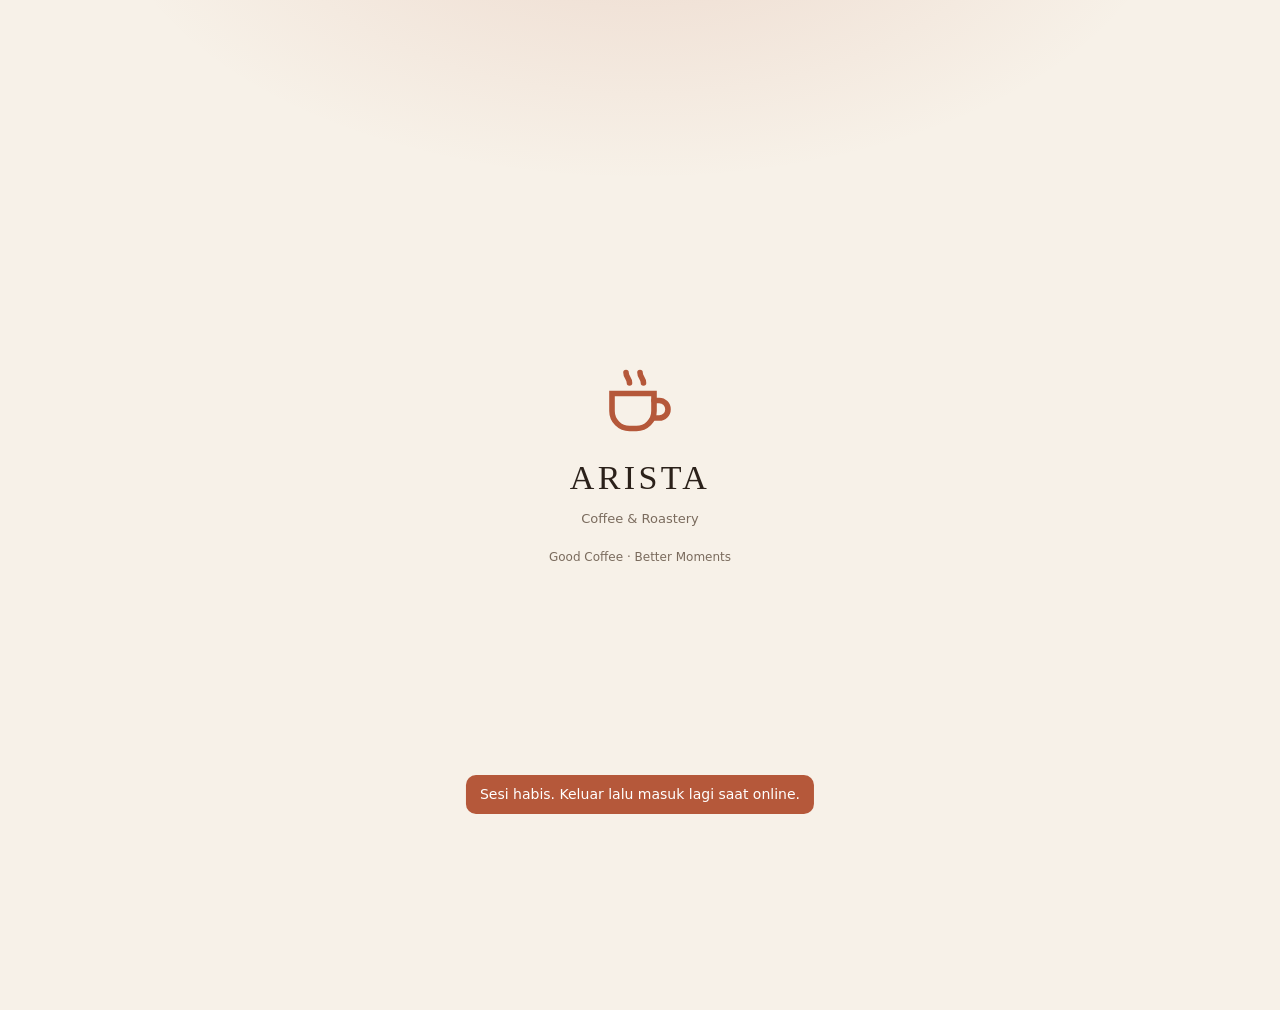
==== index.html @ 7558e126 "Add files via upload" ====
<!doctype html>
<html lang="id"><head><meta charset="utf-8">
<meta name="viewport" content="width=device-width,initial-scale=1,viewport-fit=cover">
<meta name="theme-color" content="#f7f1e8">
<link rel="manifest" href="./manifest.json">
<link rel="icon" href="./icon/icon-192.png">
<title>ARISTA POS - prototipe</title>
<style>
:root{--bg:#f7f1e8;--panel:#ffffff;--line:#e6dccd;--gold:#b5583a;--cream:#2b211a;--muted:#7a6b5d;--warn:#8a3b25}
*{box-sizing:border-box}
body{margin:0;background:var(--bg);color:var(--cream);font:0.9375rem/1.5 Inter,system-ui,-apple-system,sans-serif}
h1,h2,h3{font-family:"Libre Baskerville",Georgia,serif;font-weight:400;margin:0}
#app{max-width:430px;margin:0 auto;min-height:100vh;padding:14px 16px 96px}
.card{background:var(--panel);border:1px solid var(--line);border-radius:14px;padding:14px}
.btn{display:block;width:100%;background:var(--gold);color:#ffffff;border:0;border-radius:12px;padding:12px 16px;font-weight:600;font-size:0.9375rem;font-family:inherit;cursor:pointer}
.btn.ghost{background:transparent;color:var(--gold);border:1px solid var(--gold)}
.btn.sm{display:inline-block;width:auto;padding:6px 12px;font-size:0.8125rem}
input{width:100%;background:var(--panel);color:var(--cream);border:1px solid var(--line);border-radius:10px;padding:11px 12px;font:inherit}
.row{display:flex;justify-content:space-between;align-items:center;gap:8px}
.muted{color:var(--muted);font-size:0.8125rem}
.grid{display:grid;grid-template-columns:1fr 1fr;gap:10px}
.tabs{display:flex;gap:6px;overflow-x:auto;flex-wrap:wrap}
.tab{padding:7px 12px;border-radius:999px;border:1px solid var(--line);background:transparent;color:var(--muted);font:inherit;font-size:0.8125rem;white-space:nowrap;cursor:pointer}
.tab.on{background:var(--gold);color:#ffffff;border-color:var(--gold)}
#status{position:sticky;top:0;z-index:5;margin:-14px -16px 12px;padding:8px 16px;font-size:0.8125rem;background:#efe6d8;border-bottom:1px solid var(--line)}
#status.off{color:var(--warn)}
nav{position:fixed;bottom:0;left:50%;transform:translateX(-50%);width:100%;max-width:430px;background:#ffffff;border-top:1px solid var(--line);display:flex;padding:6px 0 calc(6px + env(safe-area-inset-bottom))}
nav button{flex:1;background:none;border:0;color:var(--muted);font:inherit;font-size:0.75rem;padding:6px 0;cursor:pointer}
nav button.on{color:var(--gold)}
.receipt{background:#2b211a;color:#f7f1e8;border-radius:6px;padding:14px;font:0.8125rem/1.6 ui-monospace,Menlo,monospace}
.hidden{display:none!important}
#toast{position:fixed;bottom:86px;left:50%;transform:translateX(-50%);background:var(--gold);color:#ffffff;padding:9px 14px;border-radius:10px;font-size:0.875rem;opacity:0;transition:opacity .2s;pointer-events:none;max-width:90%;text-align:center}
#toast.show{opacity:1}
@media print{body *{visibility:hidden}.receipt,.receipt *{visibility:visible}.receipt{position:absolute;left:0;top:0;width:80mm}}

body{background:radial-gradient(900px 500px at 50% -120px,rgba(181,88,58,.16),transparent 60%),#f7f1e8}
.card{background:linear-gradient(180deg,#ffffff,#ffffff);border:1px solid rgba(181,88,58,.16);border-radius:18px;box-shadow:0 8px 24px rgba(90,60,30,.12)}
.btn{border-radius:14px;box-shadow:0 6px 18px rgba(181,88,58,.18)}
.btn.ghost{box-shadow:none}
.tab{border-radius:999px;padding:8px 14px}
.pill{display:inline-block;font-size:0.75rem;padding:3px 10px;border-radius:999px;background:rgba(181,88,58,.14);color:var(--gold)}
.avatar{width:46px;height:46px;border-radius:50%;background:linear-gradient(135deg,#b5583a,#9a4a2e);color:#ffffff;display:flex;align-items:center;justify-content:center;font-family:Georgia,serif;font-size:1.125rem}
.field{display:flex;align-items:center;gap:8px;background:#ffffff;border:1px solid var(--line);border-radius:14px;padding:0 12px;margin-top:12px}
.field input{border:0;background:transparent;padding:13px 0;flex:1;outline:none}
.field svg{width:18px;height:18px;flex:none;color:var(--muted)}
.eye{background:none;border:0;color:var(--muted);padding:6px;cursor:pointer}
.eye svg{width:18px;height:18px}
.auth-logo{padding-top:44px;text-align:center}
.auth-logo h1{font-size:2rem;letter-spacing:.08em}
.auth-logo .cup{width:64px;height:64px;margin:0 auto 10px;color:var(--gold)}
.center{text-align:center}
.link{color:var(--gold);background:none;border:0;font:inherit;font-size:0.875rem;cursor:pointer;margin-top:14px}
.err{min-height:18px;margin-top:8px;color:var(--warn)}
.splash{min-height:100vh;display:flex;flex-direction:column;align-items:center;justify-content:center;text-align:center;gap:6px}
.splash .cup{width:84px;height:84px;color:var(--gold)}
.splash h1{font-size:2.125rem;letter-spacing:.1em}
nav{background:rgba(255,255,255,.96);backdrop-filter:blur(8px);border-top:1px solid rgba(181,88,58,.14);border-radius:18px 18px 0 0;padding:8px 6px calc(8px + env(safe-area-inset-bottom))}
nav button{display:flex;flex-direction:column;align-items:center;gap:3px;font-size:0.6875rem}
nav button svg{width:22px;height:22px}
nav button.on svg{filter:drop-shadow(0 0 6px rgba(181,88,58,.45))}
.cartbar-wrap{position:fixed;left:0;right:0;bottom:calc(74px + env(safe-area-inset-bottom));display:flex;justify-content:center;pointer-events:none;z-index:5}
.cartbar{pointer-events:auto;width:calc(100% - 32px);max-width:398px;background:var(--gold);color:#ffffff;border:0;border-radius:14px;padding:13px 16px;font-weight:600;font-size:0.9375rem;font-family:inherit;display:flex;justify-content:space-between;align-items:center;box-shadow:0 8px 22px rgba(181,88,58,.3);cursor:pointer}
.badge{display:inline-block;min-width:24px;padding:0 8px;border-radius:999px;background:var(--gold);color:#ffffff;font-size:0.8125rem;font-weight:700;line-height:24px;text-align:center}

.modal-bg{position:fixed;inset:0;background:rgba(43,33,26,.6);backdrop-filter:blur(4px);display:flex;align-items:center;justify-content:center;padding:24px;z-index:50;opacity:0;transition:opacity .16s}
.modal-bg.buka{opacity:1}
.modal{width:100%;max-width:340px;background:linear-gradient(180deg,#ffffff,#ffffff);border:1px solid rgba(181,88,58,.22);border-radius:22px;padding:22px 20px 18px;box-shadow:0 24px 60px rgba(90,60,30,.22);transform:translateY(12px) scale(.98);transition:transform .18s}
.modal-bg.buka .modal{transform:none}
.modal-ikon{width:44px;height:44px;border-radius:50%;background:rgba(181,88,58,.14);color:var(--gold);display:flex;align-items:center;justify-content:center;font-size:1.375rem;font-weight:700;margin-bottom:12px}
.modal-ikon.bahaya{background:rgba(138,59,37,.16);color:var(--warn)}
.modal h3{font-size:1.1875rem;margin-bottom:6px}
.modal p{color:var(--muted);font-size:0.875rem;margin:0 0 18px;line-height:1.5}
.modal-aksi{display:grid;grid-template-columns:1fr 1fr;gap:10px}
.modal-aksi .btn{box-shadow:none}
.btn.bahaya{background:var(--warn);color:#ffffff}

.modal-bg.sheetbg{align-items:flex-end;padding:0}
.sheet2{width:100%;max-width:430px;margin:0 auto;background:linear-gradient(180deg,#ffffff,#ffffff);border-radius:24px 24px 0 0;padding:10px 20px calc(18px + env(safe-area-inset-bottom));border-top:1px solid rgba(181,88,58,.2);transform:translateY(100%);transition:transform .25s cubic-bezier(.2,.8,.2,1)}
.modal-bg.buka .sheet2{transform:none}
.handle2{width:42px;height:5px;border-radius:9px;background:var(--line);margin:0 auto 14px}
.sheet2 h3{font-size:1.1875rem;margin-bottom:6px}
.sheet2 p{color:var(--muted);font-size:0.875rem;margin:0 0 6px;line-height:1.5}
.geser{position:relative;height:56px;border-radius:999px;background:#ffffff;border:1px solid rgba(138,59,37,.35);overflow:hidden;user-select:none;touch-action:none;margin-top:16px}
.geser-teks{position:absolute;inset:0;display:flex;align-items:center;justify-content:center;color:var(--muted);font-size:0.875rem;pointer-events:none;padding-left:40px}
.geser-isi{position:absolute;left:0;top:0;bottom:0;width:0;background:rgba(138,59,37,.18)}
.geser-kenop{position:absolute;left:4px;top:4px;width:48px;height:48px;border-radius:50%;background:var(--warn);color:#ffffff;display:flex;align-items:center;justify-content:center;cursor:grab;box-shadow:0 4px 12px rgba(90,60,30,.16)}
.geser-kenop svg{color:#ffffff}
.geser.ok{border-color:var(--gold)}
.geser.ok .geser-isi{background:rgba(181,88,58,.2)}
.geser.ok .geser-teks{color:var(--gold)}
.undo-toast{position:fixed;left:50%;bottom:86px;transform:translate(-50%,160%);width:calc(100% - 32px);max-width:398px;background:#ffffff;border:1px solid rgba(181,88,58,.22);border-radius:16px;padding:14px 16px;display:flex;align-items:center;justify-content:space-between;gap:12px;box-shadow:0 14px 34px rgba(90,60,30,.22);transition:transform .25s cubic-bezier(.2,.8,.2,1);z-index:60;overflow:hidden}
.undo-toast.buka{transform:translate(-50%,0)}
.undo-toast span{font-size:0.875rem}
.undo-toast button{background:none;border:0;color:var(--gold);font-weight:600;font-family:inherit;font-size:0.875rem;cursor:pointer;padding:6px 4px}
.undo-toast .bar{position:absolute;left:0;bottom:0;height:3px;background:var(--gold);width:100%}
.undo-toast.jalan .bar{animation:habis5 5s linear forwards}
@keyframes habis5{from{width:100%}to{width:0}}
.batal-chip{color:var(--warn)}
.seg{display:flex;background:#efe6d8;border-radius:16px;padding:4px;gap:4px;margin:10px 0}
.seg button{flex:1 1 0;min-width:0;border:0;background:transparent;border-radius:12px;padding:10px 4px;font:inherit;font-size:.875rem;font-weight:600;color:var(--muted);cursor:pointer;white-space:nowrap;overflow:hidden;text-overflow:ellipsis}
.seg button.on{background:#ffffff;color:var(--gold);box-shadow:0 2px 8px rgba(90,60,30,.14)}
.chips{display:flex;gap:8px;overflow-x:auto;margin:10px -16px;padding:4px 16px 8px;scrollbar-width:none;-webkit-overflow-scrolling:touch}
.chips::-webkit-scrollbar{display:none}
.chip{flex:0 0 auto;border:1px solid #d9cdbb;background:#ffffff;color:var(--muted);border-radius:999px;padding:9px 16px;font:inherit;font-size:.875rem;font-weight:600;cursor:pointer;white-space:nowrap}
.chip.on{background:var(--gold);border-color:var(--gold);color:#ffffff}
.chip-n{display:inline-block;margin-left:4px;padding:0 6px;border-radius:999px;background:rgba(122,107,93,.14);font-size:.75rem;line-height:1.5;font-weight:700}
.chip.on .chip-n{background:rgba(255,255,255,.25)}
.menu-grid{gap:8px}
.menu-kartu{padding:12px 12px 10px}
.menu-nama{display:block;font-size:.9375rem;line-height:1.25}
.menu-harga{font-size:.8125rem;margin-top:2px}
.menu-tambah{margin-top:6px;padding:7px 10px;font-size:.8125rem}
</style></head>
<body>
<div id="app"></div>
<nav id="nav" class="hidden"></nav>
<div id="toast"></div>
<script src="./config.js"></script>
<script>
const KEY="arista_pos_v1";
const SUPABASE_URL=((window.ARISTA_CONFIG||{}).url||"").trim().replace(/\/rest\/v1\/?$/,"").replace(/\/$/,""),SUPABASE_ANON_KEY=((window.ARISTA_CONFIG||{}).anonKey||"").trim();
const newId=()=>crypto.randomUUID?crypto.randomUUID():"xxxxxxxx-xxxx-4xxx-yxxx-xxxxxxxxxxxx".replace(/[xy]/g,c=>{const r=Math.random()*16|0;return (c==="x"?r:(r&3|8)).toString(16)});
const $=id=>document.getElementById(id);
const rp=n=>"Rp "+Math.round(Number(n)||0).toLocaleString("id-ID");
const today=()=>new Date().toLocaleDateString("sv-SE");
function seed(){return{session:null,products:[
{id:"p1",name:"Espresso",cat:"Kopi",price:18000,cost:null,stock:50},
{id:"p2",name:"Americano",cat:"Kopi",price:20000,cost:null,stock:50},
{id:"p3",name:"Latte",cat:"Kopi",price:25000,cost:null,stock:50},
{id:"p4",name:"Cappuccino",cat:"Kopi",price:25000,cost:null,stock:50},
{id:"p5",name:"Caramel Latte",cat:"Kopi",price:28000,cost:null,stock:50},
{id:"p6",name:"Matcha Latte",cat:"Non Kopi",price:26000,cost:null,stock:50}],
sales:[],outbox:[],menuDirty:[],menuPull:"",menuSeeded:false,pesanan:[],shift:null,shiftRiwayat:[]}}
function load(){
  let raw=null;try{raw=localStorage.getItem(KEY)}catch(e){}
  if(raw===null)return seed();
  try{const r=JSON.parse(raw);if(r&&Array.isArray(r.products)&&Array.isArray(r.sales)&&Array.isArray(r.outbox))return Object.assign(seed(),r)}catch(e){}
  try{localStorage.setItem(KEY+"_rusak_"+Date.now(),raw)}catch(e){}
  return seed();
}
function save(){try{localStorage.setItem(KEY,JSON.stringify(S))}catch(e){toast("Penyimpanan penuh. Ekspor backup sebelum melanjutkan.")}}
let S=load(),V=S.session?"beranda":"login",CAT="Semua",CART=[],PAY="Tunai",RANGE="Harian",LAST=null;
const OLD_KEY="arista_coffee_v1",MIG_KEY="arista_pos_migrasi_v1",BACKUP_KEY="arista_pos_backup_terakhir_v1";
function catFromOld(c){c=String(c||"");if(/non|tea|teh|matcha|choc|coklat|cokelat/i.test(c))return"Non Kopi";if(/makan|food|snack/i.test(c))return"Makanan";return"Kopi"}
function hhmm(v){const d=new Date(v);return isNaN(d)?"":d.toLocaleTimeString("id-ID",{hour:"2-digit",minute:"2-digit"})}
function convertOld(o){
  const products=(o.products||[]).map(p=>({id:String(p.id||newId()),name:String(p.name||"Tanpa nama"),cat:catFromOld(p.category),price:Number(p.price)||0,cost:p.cost==null||p.cost===""?null:Number(p.cost),stock:99}));
  const sales=(o.sales||[]).map(s=>({id:String(s.id||newId()),date:s.date||String(s.createdAt||s.time||"").slice(0,10),time:hhmm(s.createdAt||s.time),items:(s.items||[]).map(x=>({id:String(x.id||""),name:String(x.name||""),price:Number(x.price)||0,cost:x.cost==null?null:Number(x.cost),qty:Number(x.qty)||1})),total:Number(s.total)||0,method:s.method||"Tunai",paid:Number(s.paid)||0,change:Number(s.change)||0,cashier:"Migrasi (versi lama)"}));
  return{products,sales};
}
function isNewBackup(o){return Array.isArray(o.products)&&o.products.every(p=>"cat" in p)}
function migrasiLama(){
  if(S.sales.length||localStorage.getItem(MIG_KEY))return false;
  let raw=null;try{raw=localStorage.getItem(OLD_KEY)}catch(e){return false}
  if(!raw)return false;
  try{const o=JSON.parse(raw);if(!Array.isArray(o.products)||!Array.isArray(o.sales))return false;const c=convertOld(o);if(c.products.length)S.products=c.products;S.sales=c.sales;localStorage.setItem(MIG_KEY,new Date().toISOString());save();return true}catch(e){return false}
}
async function unduhLaporanRapi(){
  const e2=v=>esc(v==null?"":String(v));
  const rp2=v=>"Rp "+Math.round(Number(v)||0).toLocaleString("id-ID");
  const aktif=S.sales.filter(x=>!x.batal);
  const total=aktif.reduce((n,x)=>n+(Number(x.total)||0),0);
  const qris=aktif.filter(x=>x.method==="QRIS").reduce((n,x)=>n+(Number(x.total)||0),0);
  const piutang=aktif.filter(x=>x.method==="Piutang").reduce((n,x)=>n+(Number(x.total)||0),0);
  let belanja=0,catatanBelanja="";
  try{
    const tok=await tokenBaru();if(!tok)throw new Error("sesi");
    const r=await fetch(SUPABASE_URL+"/rest/v1/expenses?select=total&limit=10000",{headers:{apikey:SUPABASE_ANON_KEY,Authorization:"Bearer "+tok}});
    if(!r.ok)throw new Error("HTTP "+r.status);
    belanja=(await r.json()).reduce((n,x)=>n+(Number(x.total)||0),0);
  }catch(err){catatanBelanja="Belanja tidak bisa diambil karena tidak ada koneksi. Unduh lagi saat online agar total bersih lengkap."}
  const bersih=total-qris-belanja;
  const trRows=[...S.sales].sort((a,b)=>(b.ts||0)-(a.ts||0)).map(x=>`<tr class="${x.batal?"batal":""}"><td>${e2(x.date)}</td><td>${e2(x.time)}</td><td>${e2(x.customer||"Umum")}</td><td>${e2(x.cashier)}</td><td>${e2(x.method)}</td><td class="r">${rp2(x.total)}</td><td>${x.batal?"Dibatalkan":"Aktif"}</td></tr>`).join("");
  const html=`<!doctype html><html lang="id"><head><meta charset="utf-8"><meta name="viewport" content="width=device-width,initial-scale=1"><title>Laporan ARISTA ${today()}</title><style>body{font-family:Arial,Helvetica,sans-serif;color:#2b211a;margin:16px;font-size:14px}h1{font-size:20px;margin:0}h2{font-size:16px;margin:22px 0 8px;border-bottom:2px solid #b5583a;padding-bottom:4px}.info{color:#7a6b5d;margin-top:4px}table{width:100%;border-collapse:collapse;font-size:13px}th{background:#f3e2d8;text-align:left;padding:7px 6px}td{padding:6px;border-bottom:1px solid #e6dccd;vertical-align:top}.r{text-align:right;white-space:nowrap}.batal td{color:#9a8f80;text-decoration:line-through}.hitung{margin-top:12px;border:1px solid #e6dccd;border-radius:12px;overflow:hidden}.hitung div{display:flex;justify-content:space-between;padding:9px 14px;border-bottom:1px solid #e6dccd}.hitung div:last-child{border-bottom:0;background:#f3e2d8;font-weight:700;font-size:16px}.catat{color:#7a6b5d;font-size:12px;margin-top:8px}@media print{body{margin:8mm}}.kasir-banner{display:flex;justify-content:space-between;align-items:center;gap:8px;padding:10px 14px;border-radius:14px;margin:8px 0 12px;font-size:.875rem}
.kasir-banner.buka{background:#efe6d8;color:#2b211a;border-left:4px solid var(--gold)}
.kasir-banner.tutup{background:#f3e2d8;color:#8a3b25}
.menu-kunci{font-size:.8125rem;margin-top:6px}
</style></head><body>
<h1>ARISTA Coffee · Laporan</h1><div class="info">Dibuat ${new Date().toLocaleString("id-ID")} · Data dari tanggal ${today()}</div>
<h2>Ringkasan</h2>
<div class="hitung"><div><span>Total penjualan</span><span>${rp2(total)}</span></div><div><span>Dikurangi QRIS</span><span>− ${rp2(qris)}</span></div><div><span>Dikurangi belanja</span><span>− ${rp2(belanja)}</span></div><div><span>Total bersih</span><span>${rp2(bersih)}</span></div></div>
${catatanBelanja?`<div class="catat">${e2(catatanBelanja)}</div>`:""}
${piutang>0?`<div class="catat">Termasuk piutang ${rp2(piutang)} yang belum dibayar.</div>`:""}
<h2>Transaksi</h2><table><tr><th>Tanggal</th><th>Jam</th><th>Customer</th><th>Kasir</th><th>Metode</th><th class="r">Total</th><th>Status</th></tr>${trRows||'<tr><td colspan="7">Belum ada transaksi.</td></tr>'}</table>
</body></html>`;
  const a=document.createElement("a");a.href=URL.createObjectURL(new Blob([html],{type:"text/html;charset=utf-8"}));a.download="arista-laporan-"+today()+".html";document.body.appendChild(a);a.click();a.remove();
  toast("Laporan rapi diunduh. Buka di Chrome atau cetak.");
}
function unduhBackup(){
  const data={app:"arista-pos",versi:1,dibuat:new Date().toISOString(),products:S.products,sales:S.sales};
  const a=document.createElement("a");a.href=URL.createObjectURL(new Blob([JSON.stringify(data,null,2)],{type:"application/json"}));a.download="arista-backup-"+today()+".json";document.body.appendChild(a);a.click();a.remove();
  try{localStorage.setItem(BACKUP_KEY,String(Date.now()))}catch(e){}
  toast("Backup diunduh. Simpan file ini di tempat aman.");render();
}
function pulihkanBackup(file){
  if(!file)return;
  const fr=new FileReader();
  fr.onload=async()=>{
    let o;try{o=JSON.parse(fr.result)}catch(e){toast("File backup tidak valid");return}
    let data;
    if(isNewBackup(o)&&Array.isArray(o.sales))data={products:o.products,sales:o.sales};
    else if(Array.isArray(o.products)&&Array.isArray(o.sales))data=convertOld(o);
    else{toast("Format backup tidak sesuai");return}
    if(!await tanyaSheet("Pulihkan backup","Data saat ini akan diganti dengan isi backup ("+data.sales.length+" transaksi).",{ya:"Pulihkan",bahaya:true}))return;
    if(data.products.length)S.products=data.products;
    S.sales=data.sales;save();toast("Backup dipulihkan: "+data.sales.length+" transaksi");render();
  };
  fr.readAsText(file);
}
const UUID_RE=/^[0-9a-f]{8}-[0-9a-f]{4}-[0-9a-f]{4}-[0-9a-f]{4}-[0-9a-f]{12}$/i;
async function uuidDari(teks){const b=new Uint8Array(await crypto.subtle.digest("SHA-256",new TextEncoder().encode(teks))).slice(0,16);b[6]=(b[6]&0x0f)|0x50;b[8]=(b[8]&0x3f)|0x80;const h=[...b].map(x=>x.toString(16).padStart(2,"0")).join("");return h.slice(0,8)+"-"+h.slice(8,12)+"-"+h.slice(12,16)+"-"+h.slice(16,20)+"-"+h.slice(20)}
async function kirimRiwayatLama(){
  const lama=S.sales.filter(s=>!UUID_RE.test(String(s.id)));
  if(!lama.length)return toast("Tidak ada riwayat lama yang perlu dikirim.");
  if(!SUPABASE_URL||!navigator.onLine)return toast("Perlu internet untuk mengirim riwayat lama.");
  try{
    const tok=await tokenBaru();if(!tok)return toast("Sesi habis. Keluar lalu masuk lagi saat online.");
    const rows=[];for(const s of lama){rows.push(toRow({...s,id:await uuidDari("arista-lama:"+s.id)}))}
    const r=await fetch(SUPABASE_URL+"/rest/v1/sales",{method:"POST",headers:{apikey:SUPABASE_ANON_KEY,Authorization:"Bearer "+tok,"Content-Type":"application/json",Prefer:"resolution=ignore-duplicates,return=minimal"},body:JSON.stringify(rows)});
    toast(r.ok?"Riwayat lama terkirim ke cloud ("+lama.length+" transaksi).":"Gagal mengirim riwayat lama ("+r.status+").");
  }catch(e){toast("Gagal mengirim riwayat lama. Coba lagi.")}
}
function backupCard(){const ada=localStorage.getItem(BACKUP_KEY);
  return `<div class="card" style="margin:12px 0"><h3 style="margin-bottom:6px">Backup dan pemulihan</h3><div class="muted" style="margin-bottom:10px">${ada?"Backup terakhir: "+new Date(Number(ada)).toLocaleString("id-ID"):"Belum pernah diunduh."} Simpan file backup di tempat aman.</div><button class="btn" onclick="unduhBackup()">Unduh backup (untuk pulihkan)</button><button class="btn ghost" style="margin-top:8px" onclick="unduhLaporanRapi()">Unduh laporan rapi (bisa dibaca &amp; dicetak)</button><button class="btn ghost" style="margin-top:8px" onclick="kirimRiwayatLama()">Kirim riwayat lama ke cloud</button><label class="btn ghost" style="display:block;text-align:center;margin-top:8px;cursor:pointer">Pulihkan backup<input type="file" accept=".json,application/json" onchange="pulihkanBackup(this.files[0]);this.value=''" style="display:none"></label></div>`}
function toast(m){const t=$("toast");t.textContent=m;t.classList.add("show");clearTimeout(t._h);t._h=setTimeout(()=>t.classList.remove("show"),2200)}
function go(v){V=v;if(v==="laporan"){LAP=null;LAP_NOTE="";render();muatLaporan()}else if(v==="beranda"){BER=null;BER_NOTE="";render();muatBeranda()}else if(v==="kelola"){PENGGUNA=null;PENGGUNA_ERR="";render();muatPengguna()}else render();window.scrollTo(0,0)}
function sumCart(){return CART.reduce((n,x)=>n+x.price*x.qty,0)}
function todaySales(){return S.sales.filter(s=>s.date===today())}
function inRange(d,m){const t=today();if(m==="Harian")return d===t;if(m==="Bulanan")return d.slice(0,7)===t.slice(0,7);const diff=(new Date(t+"T00:00")-new Date(d+"T00:00"))/864e5;return diff>=0&&diff<7}
async function masukAkun(){
  const email=$("em").value.trim(),pw=$("pw").value,err=m=>{$("lerr").textContent=m};
  if(!email||!pw)return err("Isi email dan kata sandi.");
  if(!SUPABASE_URL)return err("Server belum terhubung.");
  let a;
  try{
    const r=await fetch(SUPABASE_URL+"/auth/v1/token?grant_type=password",{method:"POST",headers:{apikey:SUPABASE_ANON_KEY,"Content-Type":"application/json"},body:JSON.stringify({email,password:pw})});
    if(!r.ok)return err("Email atau kata sandi salah.");
    a=await r.json();
  }catch(e){return err("Tidak bisa terhubung. Login pertama perlu internet.")}
  try{await simpanSesi(a);go("beranda");syncNow()}catch(e){err(e.message)}
}
async function simpanSesi(a){
  const uid=a.user.id;
  const r=await fetch(SUPABASE_URL+"/rest/v1/profiles?id=eq."+uid+"&select=nama,peran",{headers:{apikey:SUPABASE_ANON_KEY,Authorization:"Bearer "+a.access_token}});
  const rows=r.ok?await r.json():[];
  if(!rows.length)throw new Error("Akun ini belum punya profil peran.");
  S.session={name:rows[0].nama,role:rows[0].peran,uid,email:a.user.email,token:a.access_token,refresh:a.refresh_token,exp:Date.now()+(a.expires_in||3600)*1000};
  save();
}
async function tokenBaru(){
  if(!S.session||!S.session.token)return null;
  if(S.session.exp-Date.now()>60000)return S.session.token;
  if(!navigator.onLine)return null;
  const r=await fetch(SUPABASE_URL+"/auth/v1/token?grant_type=refresh_token",{method:"POST",headers:{apikey:SUPABASE_ANON_KEY,"Content-Type":"application/json"},body:JSON.stringify({refresh_token:S.session.refresh})});
  if(!r.ok)return null;
  const a=await r.json();
  S.session.token=a.access_token;S.session.refresh=a.refresh_token;S.session.exp=Date.now()+(a.expires_in||3600)*1000;save();
  return a.access_token;
}
async function keluar(){if(!await tanyaSheet("Keluar dari akun","Kamu perlu masuk lagi untuk memakai aplikasi.",{ya:"Keluar",bahaya:true}))return;S.session=null;CART=[];save();go("login")}
function addCart(id){if(!S.shift){toast("Buka kasir dulu untuk mulai menjual");return}const p=S.products.find(x=>x.id===id);const inCart=CART.find(x=>x.id===id);const q=inCart?inCart.qty:0;if(q>=stokTersedia(p)){toast("Stok "+p.name+" habis");return}if(inCart)inCart.qty++;else CART.push({id:p.id,name:p.name,price:p.price,cost:p.cost,qty:1});toast(p.name+" ditambahkan");render()}
function chg(i,d){const x=CART[i];const p=S.products.find(y=>y.id===x.id);if(d>0&&x.qty>=stokTersedia(p)){toast("Stok tidak cukup");return}x.qty+=d;if(x.qty<=0)CART.splice(i,1);render()}
function kembali(){const paid=Number($("paid").value)||0;$("kembali").textContent=rp(Math.max(0,paid-sumCart()))}
function bayarProses(){if(!S.shift){toast("Buka kasir dulu untuk menerima pembayaran");return}
  const sub=sumCart(),diskon=hitungDiskon(sub),tot=sub-diskon;if(!CART.length)return;
  const paid=PAY==="Piutang"?0:(PAY==="Tunai"?(Number($("paid").value)||0):tot);
  if(PAY==="Piutang"){if(!(CUSTOMER||"").trim())return toast("Isi nama customer untuk piutang")}else if(paid<tot){toast("Uang diterima belum mencukupi");return}
  for(const x of CART){const p=S.products.find(y=>y.id===x.id);if(stokTersedia(p)<x.qty){toast("Stok "+x.name+" tidak cukup");return}}
  const sale={id:newId(),date:today(),time:new Date().toLocaleTimeString("id-ID",{hour:"2-digit",minute:"2-digit"}),items:CART.map(x=>({...x})),subtotal:sub,diskon,total:tot,method:PAY,paid,change:Math.max(0,paid-tot),cashier:S.session.name,customer:(CUSTOMER||"").trim()||"Umum",ts:Date.now()};
  S.sales.unshift(sale);S.outbox.push(sale);if(EDIT_PESANAN){S.pesanan=S.pesanan.filter(x=>x.id!==EDIT_PESANAN);EDIT_PESANAN=null}CART=[];CUSTOMER="";DISKON={tipe:"rp",nilai:0};save();LAST=sale;go("struk");toast("Transaksi tersimpan di perangkat");syncNow();
}
function selesai(){CART=[];go("menu")}
function simpanPesanan(){if(!S.shift){toast("Buka kasir dulu untuk membuat ORDERAN");return}
  if(!CART.length)return toast("Keranjang kosong");
  const nama=(CUSTOMER||"").trim();
  if(!nama)return toast("Isi nama customer dulu untuk pesanan tertunda");
  const items=CART.map(x=>({...x})),total=sumCart();
  if(EDIT_PESANAN){const p=S.pesanan.find(x=>x.id===EDIT_PESANAN);if(p){p.customer=nama;p.items=items;p.total=total}}
  else S.pesanan.unshift({id:newId(),customer:nama,items,total,dibuat:new Date().toISOString()});
  const tadi=EDIT_PESANAN?"diperbarui":"disimpan";
  CART=[];CUSTOMER="";EDIT_PESANAN=null;save();toast("Pesanan "+nama+" "+tadi);go("tertunda");
}
async function bukaPesanan(id){if(!S.shift){toast("Buka kasir dulu untuk membayar ORDERAN");return}const p=S.pesanan.find(x=>x.id===id);if(!p)return;if(CART.length&&EDIT_PESANAN!==id&&!await tanyaSheet("Ganti keranjang","Keranjang saat ini akan diganti dengan pesanan ini.",{ya:"Lanjutkan"}))return;CART=p.items.map(x=>({...x}));CUSTOMER=p.customer;EDIT_PESANAN=id;go("kasir")}
async function hapusPesanan(id){
  const p=S.pesanan.find(x=>x.id===id);if(!p)return;
  if(!(await tanyaSheet("Hapus pesanan","Pesanan "+p.customer+" akan dihapus dari daftar.",{ya:"Hapus",bahaya:true})))return;
  S.pesanan=S.pesanan.filter(x=>x.id!==id);if(EDIT_PESANAN===id){EDIT_PESANAN=null;CART=[];CUSTOMER=""}
  save();render();toast("Pesanan dihapus");
}
function tertundaView(){
  const daftar=(S.pesanan||[]).map(p=>`<div class="card" style="margin-bottom:8px"><div class="row"><div><strong>${esc(p.customer)}</strong><div class="muted">${p.items.length} jenis · ${p.items.map(i=>esc(i.name)+" x"+i.qty).join(", ")}</div></div><strong>${rp(p.total)}</strong></div><div class="row" style="margin-top:10px;gap:8px"><button class="btn sm" onclick="bukaPesanan('${p.id}')">Buka & bayar</button><button class="btn sm ghost" onclick="hapusPesanan('${p.id}')">Hapus</button></div></div>`).join("");
  return `<h2>ORDERAN</h2><div class="muted" style="margin:6px 0 12px">Pesanan yang belum dibayar. Stok belum berkurang sampai dibayar.</div>${daftar||'<div class="muted">Belum ada pesanan tertunda.</div>'}<button class="btn ghost" style="margin-top:12px" onclick="go(\'menu\')">Kembali ke menu</button>`;
}
function bukaDetail(id){const s=(LAP&&LAP.find(x=>x.id===id))||(BER&&BER.find(x=>x.id===id))||S.sales.find(x=>x.id===id);if(!s){toast("Transaksi tidak ditemukan");return}DETAIL=s;PREV_V=V;go("detail")}
function kembaliDariDetail(){go(PREV_V&&PREV_V!=="detail"?PREV_V:"beranda")}
function lihatStrukDetail(){LAST=DETAIL;go("struk")}
function detailView(){const s=DETAIL;if(!s)return beranda();
  const baris=(s.items||[]).map(x=>`<div class="row" style="padding:6px 0"><div>${esc(x.name)} <span class="muted">x${x.qty}</span></div><div>${rp((Number(x.price)||0)*(Number(x.qty)||1))}</div></div>`).join("")||'<div class="muted">Tidak ada item.</div>';
  const kembali=s.method==="Tunai"?`<div class="row" style="margin-top:6px"><span class="muted">Bayar</span><span>${rp(s.paid)}</span></div><div class="row" style="margin-top:6px"><span class="muted">Kembalian</span><span>${rp(s.change)}</span></div>`:"";
  return `<button class="link" style="margin:0 0 8px" onclick="kembaliDariDetail()">← Kembali</button><h2>Detail transaksi</h2>
<div class="card" style="margin:12px 0"><div class="row"><span class="muted">No. transaksi</span><span>${esc(s.id)}</span></div><div class="row" style="margin-top:6px"><span class="muted">Tanggal</span><span>${esc(s.date||"")} ${esc(s.time||"")}</span></div><div class="row" style="margin-top:6px"><span class="muted">Customer</span><span>${esc(s.customer||"Umum")}</span></div><div class="row" style="margin-top:6px"><span class="muted">Kasir</span><span>${esc(s.cashier||"-")}</span></div></div>
<div class="card"><h3 style="margin-bottom:6px">Item</h3>${baris}${s.diskon?`<div class="row" style="margin-top:8px"><span class="muted">Diskon</span><span>-${rp(s.diskon)}</span></div>`:""}<div class="row" style="border-top:1px solid var(--line);margin-top:8px;padding-top:8px"><strong>Total</strong><strong>${rp(s.total)}</strong></div></div>
<div class="card" style="margin-top:12px"><div class="row"><span class="muted">Metode</span><span>${esc(s.method||"-")}</span></div>${kembali}</div>
${s.batal?`<div class="card" style="border-color:var(--warn);margin-top:12px"><strong style="color:var(--warn)">DIBATALKAN</strong><div class="muted">${esc(s.alasan_batal||"")}</div></div>`:""}<button class="btn ghost" style="margin-top:14px" onclick="lihatStrukDetail()">Lihat struk</button>${S.session.role==="Pemilik"&&!s.batal?`<button class="btn ghost" style="margin-top:8px;border-color:var(--warn);color:var(--warn)" onclick="batalkanTransaksi()">Batalkan transaksi</button>`:""}`;
}
function tambahMenu(){
  const nm=$("nm").value.trim(),pr=Number($("pr").value),cs=$("cs").value,sk=Number($("sk").value)||0,ct=$("ct").value.trim()||"Lainnya";
  if(!nm){toast("Nama menu wajib diisi");return}
  if(!(pr>0)){toast("Harga harus lebih dari 0");return}
  const cost=cs===""?null:Number(cs);
  const nid="p"+Date.now();S.menuDirty.push(nid);S.products.push({id:nid,name:nm,cat:ct,price:pr,cost,stock:sk});
  save();toast("Menu tersimpan");render();syncNow();
}
async function hapusMenu(id){if(!await tanyaGeser("Hapus menu","Menu ini akan dihapus dari daftar.",{ya:"Hapus"}))return;S.products=S.products.filter(p=>p.id!==id);if(EDIT_ID===id)EDIT_ID=null;S.menuDirty.push(id);save();render();syncNow()}
let syncing=false,syncPerlu=false;
function toRow(s){return{id:s.id,sale_date:s.date,sale_time:s.time,items:s.items,total:s.total,method:s.method,paid:s.paid,change_amount:s.change,cashier_name:s.cashier,customer:s.customer||"Umum",diskon:s.diskon||0}}
async function syncMenu(tok){
  const H={apikey:SUPABASE_ANON_KEY,Authorization:"Bearer "+tok};
  if(S.session&&S.session.role==="Pemilik"){
    if(!S.menuSeeded){
      const c=await fetch(SUPABASE_URL+"/rest/v1/products?select=id&limit=1",{headers:H}).then(r=>r.json());
      if(Array.isArray(c)&&c.length===0)S.menuDirty=S.products.map(p=>p.id);
      S.menuSeeded=true;save();
    }
    const dirty=[...new Set(S.menuDirty)];
    if(dirty.length){
      const rows=dirty.map(id=>{const p=S.products.find(x=>x.id===id);return p?{id,name:p.name,cat:p.cat,price:p.price,cost:p.cost,stock:Number(p.stock)||0,deleted:false}:{id,name:"-",cat:"-",price:0,cost:null,stock:0,deleted:true}});
      const r=await fetch(SUPABASE_URL+"/rest/v1/products?on_conflict=id",{method:"POST",headers:{...H,"Content-Type":"application/json",Prefer:"resolution=merge-duplicates,return=minimal"},body:JSON.stringify(rows)});
      if(!r.ok)throw new Error("menu HTTP "+r.status);
      S.menuDirty=S.menuDirty.filter(id=>!dirty.includes(id));save();
    }
  }
  const since=S.menuPull?"&updated_at=gt."+encodeURIComponent(S.menuPull):"";
  const r=await fetch(SUPABASE_URL+"/rest/v1/products?select=id,name,cat,price,cost,stock,deleted,updated_at&order=updated_at.asc"+since,{headers:H});
  if(!r.ok)throw new Error("menu pull HTTP "+r.status);
  for(const x of await r.json()){
    if(S.menuDirty.includes(x.id))continue;
    if(x.deleted)S.products=S.products.filter(p=>p.id!==x.id);
    else{
      const p=S.products.find(q=>q.id===x.id);
      if(p){p.name=x.name;p.cat=x.cat;p.price=Number(x.price);p.cost=x.cost==null?null:Number(x.cost);p.stock=Number(x.stock)||0}
      else S.products.push({id:x.id,name:x.name,cat:x.cat,price:Number(x.price),cost:x.cost==null?null:Number(x.cost),stock:Number(x.stock)||0});
    }
    S.menuPull=x.updated_at;
  }
  save();
}
async function syncNow(){
  if(!SUPABASE_URL||!navigator.onLine)return;
  if(syncing){syncPerlu=true;return}
  syncing=true;
  try{
    const tok=await tokenBaru();
    if(!tok)throw new Error("sesi");
    try{await syncMenu(tok)}catch(e){toast("Menu belum tersinkron. Dicoba lagi nanti.")}
    let terkirim=false;
    while(S.outbox.length){
      const sale=S.outbox[0];
      const res=await fetch(SUPABASE_URL+"/rest/v1/rpc/catat_penjualan",{method:"POST",headers:{apikey:SUPABASE_ANON_KEY,Authorization:"Bearer "+tok,"Content-Type":"application/json"},body:JSON.stringify({p_sale:toRow(sale)})});
      if(!res.ok)throw new Error("HTTP "+res.status);
      S.outbox.shift();save();terkirim=true;
    }
    if(terkirim){S.menuPull="";try{await syncMenu(tok)}catch(e){}}
  }catch(e){toast(e.message==="sesi"?"Sesi habis. Keluar lalu masuk lagi saat online.":"Sinkron gagal. Transaksi tetap aman dan akan dicoba lagi.")}
  finally{syncing=false;render();if(syncPerlu){syncPerlu=false;syncNow()}}
}
function saleRow(s){return `<div class="card row" style="margin-bottom:8px;cursor:pointer;${s.batal?"opacity:.6":""}" onclick="bukaDetail('${s.id}')"><div><strong>${esc(s.customer||"Umum")}</strong><div class="muted">${s.time||""} · ${esc(s.method||"")}${s.batal?' · <span class="batal-chip">dibatalkan</span>':""}</div></div><strong>${rp(s.total)}</strong></div>`}
function statusBar(){const on=navigator.onLine;return `<div id="status" class="${on?"":"off"}">${on?"Online":"Offline: transaksi tetap aman di perangkat"} · ${S.outbox.length} menunggu sinkron${SUPABASE_URL?"":" · cloud belum dihubungkan"}</div>`}
function login_(){return `<div class="auth-logo">${ICON.cup}<h1>ARISTA</h1><div class="muted">Coffee &amp; Roastery</div></div>
<div class="card" style="margin-top:26px"><h2>Masuk</h2>
<label class="field">${ICON.mail}<input id="em" type="email" placeholder="Email" autocomplete="username"></label>
<label class="field">${ICON.lock}<input id="pw" type="password" placeholder="Kata sandi" autocomplete="current-password"><button type="button" class="eye" onclick="togglePw()" aria-label="Lihat kata sandi">${ICON.eye}</button></label>
<button class="btn" style="margin-top:16px" onclick="masukAkun()">Masuk</button>
<div id="lerr" class="err"></div>
<div class="center"><button class="link" onclick="lupaKataSandi()">Lupa kata sandi?</button></div></div>
<p class="muted center" style="margin-top:14px">Login perlu internet. Setelah berhasil, kasir tetap bisa dipakai saat offline.</p>`}
let BER=null,BER_NOTE="",BER_REQ=0;
function petaTransaksi(x){return{id:x.id,date:x.sale_date,time:x.sale_time,items:x.items||[],total:Number(x.total)||0,method:x.method,paid:Number(x.paid)||0,change:Number(x.change_amount)||0,cashier:x.cashier_name,customer:x.customer,batal:!!x.batal,alasan_batal:x.alasan_batal,diskon:Number(x.diskon)||0,subtotal:Number(x.total)+(Number(x.diskon)||0)}}
async function muatBeranda(){
  const req=++BER_REQ;const hari=today();
  if(!SUPABASE_URL||!navigator.onLine){BER=null;BER_NOTE=SUPABASE_URL?"Offline: menampilkan data di perangkat ini saja.":"";render();return}
  try{
    const tok=await tokenBaru();if(!tok)throw new Error("sesi");
    const r=await fetch(SUPABASE_URL+"/rest/v1/sales?select=id,sale_date,sale_time,items,total,method,paid,change_amount,cashier_name,customer,batal,alasan_batal,diskon&sale_date=eq."+hari+"&order=created_at.desc&limit=500",{headers:{apikey:SUPABASE_ANON_KEY,Authorization:"Bearer "+tok}});
    if(!r.ok)throw new Error("HTTP "+r.status);
    const rows=await r.json();if(req!==BER_REQ)return;
    const cloud=rows.map(petaTransaksi);
    const ids=new Set(cloud.map(x=>x.id));
    BER=[...S.outbox.filter(x=>!ids.has(x.id)&&x.date===hari),...cloud];BER_NOTE="";
  }catch(e){if(req!==BER_REQ)return;BER=null;BER_NOTE="Tidak bisa memuat dari cloud. Menampilkan data di perangkat ini."}
  render();
}
function beranda(){
  const semua=BER||todaySales();const t=semua.filter(x=>!x.batal);const omzet=t.reduce((n,s)=>n+s.total,0);
  const quick=[["Kasir","menu"],["Laporan","laporan"],...(S.session.role==="Pemilik"?[["Kelola","kelola"]]:[]),["Profil","profil"]];
  return `<div class="row" style="margin-bottom:12px"><div><div class="muted">Selamat datang</div><h2>${S.session.name}</h2><span class="pill" style="margin-top:6px">${S.session.role}</span></div><div class="avatar">${(S.session.name||"?")[0]}</div></div>
${BER_NOTE?`<div class="muted" style="margin-bottom:8px;color:var(--warn)">${BER_NOTE}</div>`:""}
<div class="grid"><div class="card"><div class="muted">Total hari ini</div><h3>${rp(omzet)}</h3></div><div class="card"><div class="muted">Transaksi</div><h3>${t.length}</h3></div></div>
${shiftCard()}<div class="grid" style="margin-top:12px"><button class="btn ghost" style="grid-column:1/-1" onclick="go('tertunda')">ORDERAN${S.pesanan.length?` <span class="badge">${S.pesanan.length}</span>`:""}</button>${quick.map(([l,v])=>`<button class="btn ghost" onclick="go('${v}')">${l}</button>`).join("")}</div>
<h3 style="margin:18px 0 8px">Transaksi terbaru</h3>${semua.slice(0,3).map(saleRow).join("")||'<div class="muted">Belum ada transaksi.</div>'}`}
let PIUT=null,PIUT_REQ=0,PIUT_CUST=null,PIUT_BAYAR=[],DISKON={tipe:"rp",nilai:0},CUSTOMER="",DETAIL=null,PREV_V="beranda",EDIT_PESANAN=null,LAP_TAB="Penjualan",EXP=null,EXP_REQ=0;
function menu(){const cats=["Semua",...new Set(S.products.map(p=>p.cat))];const n=CART.reduce((a,x)=>a+x.qty,0);
  const jumlahKat=c=>c==="Semua"?S.products.length:S.products.filter(p=>p.cat===c).length;
  return `<h2>Menu</h2>${bannerKasir()}<div class="chips">${cats.map(c=>`<button class="chip ${c===CAT?"on":""}" onclick="CAT='${c}';render()">${c} <span class="chip-n">${jumlahKat(c)}</span></button>`).join("")}</div>
${S.pesanan.length?`<button class="btn ghost" style="margin-bottom:10px" onclick="go('tertunda')">ORDERAN (${S.pesanan.length})</button>`:""}<div class="grid menu-grid">${S.products.filter(p=>CAT==="Semua"||p.cat===CAT).map(p=>`<div class="card menu-kartu"><strong class="menu-nama">${p.name}</strong><div class="muted menu-harga">${rp(p.price)} · stok ${stokTersedia(p)}</div>${kasirBuka()?`<button class="btn sm menu-tambah" onclick="addCart('${p.id}')">+ Tambah</button>`:`<div class="muted menu-kunci">Kasir belum dibuka</div>`}</div>`).join("")}</div>
<div class="cartbar-wrap"><button class="cartbar" onclick="go('kasir')"><span>Lihat keranjang (${n})</span><b>${rp(sumCart())}</b></button></div>`}
function kasir(){const tot=sumCart();
  return `<h2>Keranjang</h2>${bannerKasir()}<input id="cust" placeholder="Nama customer (kosong = Umum)" value="${esc(CUSTOMER)}" oninput="CUSTOMER=this.value" style="margin:8px 0 12px">${CART.length?CART.map((x,i)=>`<div class="card row" style="margin:8px 0"><div><strong>${x.name}</strong><div class="muted">${rp(x.price)}</div></div><div class="row"><button class="btn sm ghost" onclick="chg(${i},-1)">−</button><span>${x.qty}</span><button class="btn sm ghost" onclick="chg(${i},1)">+</button></div></div>`).join("")+`<div class="row" style="margin:14px 0"><span>Total</span><h3>${rp(tot)}</h3></div><button class="btn" onclick="go('bayar')">Bayar</button><button class="btn ghost" style="margin-top:8px" onclick="simpanPesanan()">${EDIT_PESANAN?"Simpan perubahan pesanan":"Simpan ke ORDERAN"}</button>`:'<div class="muted">Keranjang kosong.</div><button class="btn ghost" style="margin-top:12px" onclick="go(\'menu\')">Pilih menu</button>'}`}
function hitungDiskon(sub){const n=Number(DISKON.nilai)||0;let d=DISKON.tipe==="persen"?Math.round(sub*Math.min(100,Math.max(0,n))/100):Math.max(0,Math.round(n));return Math.min(sub,d)}
function ubahDiskon(){DISKON={tipe:$("dskTipe").value,nilai:Number($("dskNilai").value)||0};const sub=sumCart(),d=hitungDiskon(sub);$("bTotal").textContent=rp(sub-d);$("bDiskon").textContent="-"+rp(d);kembali()}
function kembali(){const el=$("kembali");if(!el)return;const paid=Number(($("paid")||{}).value)||0;const sub=sumCart();el.textContent=rp(Math.max(0,paid-(sub-hitungDiskon(sub))))}
function bayar(){if(!S.shift)return `<button class="link" onclick="go('kasir')">← Kembali</button><h2>Pembayaran</h2><div class="card">Kasir belum dibuka. Buka kasir dulu untuk menerima pembayaran.</div><button class="btn" style="margin-top:12px" onclick="go('shift')">Buka kasir</button>`;const sub=sumCart(),d=hitungDiskon(sub),tot=sub-d;
  return `<h2>Pembayaran</h2><div class="card" style="margin:12px 0;text-align:center"><div class="muted">Total</div><h1 id="bTotal">${rp(tot)}</h1></div>
<div class="card" style="margin-bottom:12px"><div class="row"><span class="muted">Subtotal</span><span>${rp(sub)}</span></div><div class="row" style="margin-top:10px;gap:8px"><span class="muted">Diskon</span><div class="row" style="gap:6px"><select id="dskTipe" onchange="ubahDiskon()" style="width:auto;padding:8px 10px"><option value="rp" ${DISKON.tipe==="rp"?"selected":""}>Rp</option><option value="persen" ${DISKON.tipe==="persen"?"selected":""}>%</option></select><input id="dskNilai" type="number" inputmode="numeric" value="${DISKON.nilai||""}" placeholder="0" oninput="ubahDiskon()" style="width:110px;padding:8px 10px"></div></div><div class="row" style="margin-top:10px"><span class="muted">Potongan</span><strong id="bDiskon">-${rp(d)}</strong></div></div>
<div class="tabs">${["Tunai","QRIS","Debit/Kredit","Transfer","Piutang"].map(m=>`<button class="tab ${m===PAY?"on":""}" onclick="PAY='${m}';render()">${m}</button>`).join("")}</div>
${PAY==="Tunai"?`<label class="muted">Uang diterima</label><input id="paid" type="number" inputmode="numeric" oninput="kembali()" style="margin:6px 0 10px"><div class="row"><span>Kembalian</span><strong id="kembali">${rp(0)}</strong></div>`:`${PAY==="Piutang"?`<p class="muted" style="margin-top:12px">Dicatat sebagai piutang untuk <strong>${esc((CUSTOMER||"").trim()||"(belum ada nama)")}</strong>. Pembayaran dilakukan nanti.</p>`:`<p class="muted" style="margin-top:12px">Pembayaran ${PAY} dicatat manual.</p>`}`}
<button class="btn" style="margin-top:16px" onclick="bayarProses()">Proses Pembayaran</button><button class="btn ghost" style="margin-top:8px" onclick="go('kasir')">Batal</button>`}
function struk(){const s=LAST;if(!s)return beranda();
  return `<h2>Struk transaksi</h2><div class="receipt" style="margin:12px 0"><div style="text-align:center"><strong>ARISTA</strong><br>Coffee &amp; Roastery</div><hr>No. ${s.id.slice(0,8)}<br>${s.date} ${s.time}<br>Kasir: ${s.cashier}<br>Customer: ${esc(s.customer||"Umum")}<hr>${s.items.map(x=>`${x.name} x${x.qty} &nbsp; ${rp(x.price*x.qty)}`).join("<br>")}<hr>${s.diskon?`Subtotal ${rp(s.subtotal)}<br>Diskon -${rp(s.diskon)}<br>`:""}Total ${rp(s.total)}<br>${s.method}${s.method==="Tunai"?`<br>Bayar ${rp(s.paid)} · Kembali ${rp(s.change)}`:""}</div>
<button class="btn" onclick="window.print()">Cetak struk</button><button class="btn ghost" style="margin-top:8px" onclick="selesai()">Selesai</button>`}
let LAP=null,LAP_NOTE="",LAP_REQ=0;
function rentangTanggal(m){const t=today();if(m==="Harian")return[t,t];if(m==="Bulanan")return[t.slice(0,8)+"01",t];const d=new Date(t+"T00:00");d.setDate(d.getDate()-6);return[d.toLocaleDateString("sv-SE"),t]}
async function muatLaporan(){
  const req=++LAP_REQ;const[dari,sampai]=rentangTanggal(RANGE);
  if(!SUPABASE_URL||!navigator.onLine){LAP=null;LAP_NOTE="Offline: menampilkan data di perangkat ini saja.";render();return}
  try{
    const tok=await tokenBaru();if(!tok)throw new Error("sesi");
    const url=SUPABASE_URL+"/rest/v1/sales?select=id,sale_date,sale_time,items,total,method,paid,change_amount,cashier_name,customer,batal,alasan_batal,diskon&sale_date=gte."+dari+"&sale_date=lte."+sampai+"&order=sale_date.desc,created_at.desc&limit=1000";
    const r=await fetch(url,{headers:{apikey:SUPABASE_ANON_KEY,Authorization:"Bearer "+tok}});
    if(!r.ok)throw new Error("HTTP "+r.status);
    const rows=await r.json();if(req!==LAP_REQ)return;
    const cloud=rows.map(x=>({id:x.id,date:x.sale_date,time:x.sale_time,items:x.items||[],total:Number(x.total)||0,method:x.method,paid:Number(x.paid)||0,change:Number(x.change_amount)||0,cashier:x.cashier_name,customer:x.customer,batal:!!x.batal,alasan_batal:x.alasan_batal,diskon:Number(x.diskon)||0,subtotal:Number(x.total)+(Number(x.diskon)||0)}));
    const ids=new Set(cloud.map(x=>x.id));
    const pending=S.outbox.filter(x=>!ids.has(x.id)&&x.date>=dari&&x.date<=sampai);
    LAP=[...pending,...cloud];LAP_NOTE="";if(S.session&&S.session.role==="Pemilik"){muatPengeluaran();muatPiutang()}
  }catch(e){if(req!==LAP_REQ)return;LAP=null;LAP_NOTE="Tidak bisa memuat dari cloud. Menampilkan data di perangkat ini."}
  render();
}

let EDIT_ID=null;

const esc=v=>String(v==null?"":v).replace(/&/g,"&amp;").replace(/"/g,"&quot;").replace(/</g,"&lt;");

function laporan(){
  const pemilik=S.session.role==="Pemilik";
  const semua=LAP||S.sales.filter(s=>inRange(s.date,RANGE));
  const list=semua.filter(s=>!s.batal);
  const omzet=list.reduce((n,s)=>n+s.total,0);
  let cost=0,unknown=false;for(const s of list)for(const x of s.items){if(x.cost==null)unknown=true;else cost+=x.cost*x.qty}
  const margin=unknown?null:omzet-cost;
  const tabUtama=pemilik?`<div class="seg">${["Penjualan","Pengeluaran","Piutang"].map(t=>`<button class="${t===LAP_TAB?"on":""}" onclick="setLapTab('${t}')">${t}</button>`).join("")}</div>`:"";
  const tabRange=`<div class="seg" style="margin-top:0">${["Harian","Mingguan","Bulanan"].map(m=>`<button class="${m===RANGE?"on":""}" onclick="RANGE='${m}';LAP=null;render();muatLaporan()">${m}</button>`).join("")}</div>`;
  const note=LAP_NOTE?`<div class="muted" style="margin-bottom:8px;color:var(--warn)">${LAP_NOTE}</div>`:"";
  if(pemilik&&LAP_TAB==="Pengeluaran")return `<h2>Laporan</h2>${tabUtama}${tabRange}${note}${pengeluaranView()}`;
  if(pemilik&&LAP_TAB==="Piutang")return `<h2>Laporan</h2>${tabUtama}${tabRange}${note}${piutangView()}`;
  const totalKeluar=(EXP||[]).reduce((n,x)=>n+x.total,0);
  return `<h2>Laporan</h2>${tabUtama}${tabRange}${note}
<div class="grid"><div class="card"><div class="muted">Total omzet</div><h3>${rp(omzet)}</h3></div><div class="card"><div class="muted">Transaksi</div><h3>${list.length}</h3></div></div>
${pemilik?piutangCard():""}${pemilik?`<div class="card" style="margin-top:10px"><div class="muted">Margin kotor</div><h3>${margin==null?"–":rp(margin)}</h3><div class="muted">${unknown?"Isi harga modal di Kelola agar margin terhitung.":""}</div></div>`:""}
${pemilik&&margin!=null?`<div class="card" style="margin-top:10px"><div class="muted">Laba bersih (margin dikurangi pengeluaran)</div><h3>${rp(margin-totalKeluar)}</h3></div>`:""}
<div class="row" style="margin:14px 0 6px"><h3>Transaksi</h3>${pemilik?`<button class="link" onclick="eksporCsv('penjualan')">Ekspor CSV</button>`:""}</div>
${semua.slice(0,20).map(saleRow).join("")||'<div class="muted">Belum ada transaksi pada periode ini.</div>'}`;
}
async function muatPiutang(){
  const req=++PIUT_REQ;
  try{
    const tok=await tokenBaru();if(!tok)throw new Error("sesi");
    const H={apikey:SUPABASE_ANON_KEY,Authorization:"Bearer "+tok};
    const [sr,pr]=await Promise.all([
      fetch(SUPABASE_URL+"/rest/v1/sales?select=id,sale_date,sale_time,customer,items,total,batal&method=eq.Piutang&order=sale_date.asc,created_at.asc&limit=2000",{headers:H}),
      fetch(SUPABASE_URL+"/rest/v1/pembayaran?select=sale_id,nominal,tanggal,metode&order=tanggal.asc&limit=5000",{headers:H})
    ]);
    if(!sr.ok||!pr.ok)throw new Error("HTTP");
    const sales=(await sr.json()).filter(x=>!x.batal);const bayar=await pr.json();
    if(req!==PIUT_REQ)return;
    PIUT_BAYAR=bayar.map(x=>({...x,nominal:Number(x.nominal)||0}));
    PIUT=sales.map(x=>{const dibayar=PIUT_BAYAR.filter(b=>b.sale_id===x.id).reduce((n,b)=>n+b.nominal,0);return {id:x.id,tanggal:x.sale_date,jam:x.sale_time||"",customer:x.customer||"Umum",items:x.items||[],total:Number(x.total)||0,dibayar,sisa:(Number(x.total)||0)-dibayar}}).filter(x=>x.sisa>0);
  }catch(e){if(req!==PIUT_REQ)return;PIUT=[];PIUT_BAYAR=[];LAP_NOTE="Piutang belum bisa dimuat. Periksa koneksi."}
  if(V==="laporan")render();
}
function piutangCard(){const total=PIUT?PIUT.reduce((n,x)=>n+x.sisa,0):null;return `<button class="card" style="width:100%;text-align:left;margin-top:10px;border-color:var(--gold);color:var(--cream);font-family:inherit;cursor:pointer" onclick="setLapTab('Piutang')"><div class="muted">Piutang belum lunas</div><h3>${total==null?"Memuat...":rp(total)}</h3><div class="muted">Ketuk untuk lihat per pelanggan</div></button>`}
function piutangView(){
  if(PIUT===null)return '<div class="muted">Memuat piutang...</div>';
  const [dari,sampai]=rentangTanggal(RANGE);
  const kasMasuk=PIUT_BAYAR.filter(b=>b.tanggal>=dari&&b.tanggal<=sampai);
  const totalKas=kasMasuk.reduce((n,b)=>n+b.nominal,0);
  const totalPiutang=PIUT.reduce((n,x)=>n+x.sisa,0);
  if(PIUT_CUST){
    const notas=PIUT.filter(x=>x.customer===PIUT_CUST);
    const sisaCust=notas.reduce((n,x)=>n+x.sisa,0);
    const daftar=notas.map(x=>`<div class="card" style="margin-bottom:8px"><div class="row"><div><strong>${esc(x.tanggal)}</strong><div class="muted">${(x.items||[]).map(i=>esc(i.name)+" x"+i.qty).join(", ")}</div></div><div style="text-align:right"><strong>${rp(x.sisa)}</strong><div class="muted">dari ${rp(x.total)}</div></div></div><button class="btn sm ghost" style="margin-top:10px" onclick="bayarNota('${x.id}')">Bayar nota ini</button></div>`).join("");
    return `<button class="link" onclick="PIUT_CUST=null;render()">← Semua piutang</button><h2>${esc(PIUT_CUST)}</h2><div class="muted" style="margin:4px 0 12px">Sisa tagihan ${rp(sisaCust)}</div>
<div class="card"><h3 style="margin-bottom:8px">Bayar</h3><div class="muted" style="margin-bottom:8px">Isi nominal. Untuk bayar sekaligus, pembayaran dibagi ke pesanan paling lama. Untuk nota ini, kosongkan nominal untuk melunasi nota ini.</div><input id="pbNominal" type="number" inputmode="numeric" placeholder="Nominal (Rp)"><select id="pbMetode" style="margin-top:8px"><option>Tunai</option><option>QRIS</option><option>Debit/Kredit</option><option>Transfer</option></select><button class="btn" style="margin-top:10px" onclick="bayarSekaligus()">Bayar sekaligus</button></div>
<h3 style="margin:16px 0 8px">Nota belum lunas</h3>${daftar||'<div class="muted">Tidak ada nota belum lunas.</div>'}`;
  }
  const kelompok={};PIUT.forEach(x=>{kelompok[x.customer]=kelompok[x.customer]||{sisa:0,nota:0};kelompok[x.customer].sisa+=x.sisa;kelompok[x.customer].nota++});
  const daftar=Object.keys(kelompok).sort().map(c=>`<button class="card" style="width:100%;text-align:left;margin-bottom:8px;font-family:inherit;color:var(--cream);cursor:pointer" onclick="PIUT_CUST='${esc(c).replace(/'/g,"")}';render()"><div class="row"><div><strong>${esc(c)}</strong><div class="muted">${kelompok[c].nota} nota belum lunas</div></div><strong>${rp(kelompok[c].sisa)}</strong></div></button>`).join("");
  return `<div class="grid"><div class="card"><div class="muted">Total piutang</div><h3>${rp(totalPiutang)}</h3></div><div class="card"><div class="muted">Kas masuk piutang (periode)</div><h3>${rp(totalKas)}</h3></div></div>
<h3 style="margin:16px 0 8px">Pelanggan</h3>${daftar||'<div class="muted">Tidak ada piutang.</div>'}`;
}
async function bayarSekaligus(){
  const n=Number($("pbNominal").value);
  if(!(n>0))return toast("Isi nominal pembayaran");
  try{
    const tok=await tokenBaru();if(!tok)throw new Error("sesi");
    const r=await fetch(SUPABASE_URL+"/rest/v1/rpc/bayar_sekaligus",{method:"POST",headers:{apikey:SUPABASE_ANON_KEY,Authorization:"Bearer "+tok,"Content-Type":"application/json"},body:JSON.stringify({p_customer:PIUT_CUST,p_nominal:n,p_metode:$("pbMetode").value})});
    if(!r.ok)throw new Error("HTTP "+r.status);
    const dibayar=await r.json();toast("Pembayaran "+rp(Number(dibayar))+" diterapkan");
    PIUT=null;muatPiutang();
  }catch(e){toast("Gagal menyimpan pembayaran. Coba lagi.")}
}
async function bayarNota(id){
  const nota=(PIUT||[]).find(x=>x.id===id);if(!nota)return;
  const isi=Number($("pbNominal").value)||0;
  const nominal=isi>0?Math.min(isi,nota.sisa):nota.sisa;
  if(!(await tanyaSheet("Bayar nota",rp(nominal)+" untuk nota "+nota.tanggal+". Lanjutkan?",{ya:"Bayar"})))return;
  try{
    const tok=await tokenBaru();if(!tok)throw new Error("sesi");
    const r=await fetch(SUPABASE_URL+"/rest/v1/rpc/bayar_nota",{method:"POST",headers:{apikey:SUPABASE_ANON_KEY,Authorization:"Bearer "+tok,"Content-Type":"application/json"},body:JSON.stringify({p_sale:id,p_nominal:nominal,p_metode:$("pbMetode").value})});
    if(!r.ok)throw new Error("HTTP "+r.status);
    toast("Pembayaran nota dicatat");PIUT=null;muatPiutang();
  }catch(e){toast("Gagal menyimpan pembayaran. Coba lagi.")}
}
function setLapTab(t){LAP_TAB=t;render();if(t==="Pengeluaran")muatPengeluaran();if(t==="Piutang")muatPiutang()}
function pengeluaranView(){
  const daftar=EXP||[];const total=daftar.reduce((n,x)=>n+x.total,0);
  const form=`<div class="card" style="margin:10px 0"><h3 style="margin-bottom:8px">Tambah pengeluaran</h3><input id="xNama" placeholder="Nama (mis. Susu UHT)"><div class="grid" style="margin-top:8px"><input id="xKat" placeholder="Kategori (Bahan / Operasional / Gaji)"><input id="xTgl" type="date" value="${today()}"></div><div class="grid" style="margin-top:8px"><input id="xQty" type="number" placeholder="Jumlah"><input id="xHarga" type="number" placeholder="Harga satuan"></div><input id="xCatatan" placeholder="Catatan (opsional)" style="margin-top:8px"><button class="btn" style="margin-top:10px" onclick="simpanPengeluaran()">Simpan pengeluaran</button><div id="xErr" class="err"></div></div>`;
  const rows=daftar.map(x=>`<div class="card row" style="margin-bottom:8px"><div><strong>${esc(x.nama)}</strong><div class="muted">${esc(x.tanggal)} · ${esc(x.kategori||"-")} · ${x.qty} × ${rp(x.harga)}</div></div><div class="row" style="gap:6px"><strong>${rp(x.total)}</strong><button class="btn sm ghost" onclick="hapusPengeluaran('${x.id}')">Hapus</button></div></div>`).join("");
  return `${form}<div class="card"><div class="row"><span class="muted">Total pengeluaran periode ini</span><strong>${rp(total)}</strong></div></div><div style="margin-top:12px">${rows||'<div class="muted">Belum ada pengeluaran pada periode ini.</div>'}</div><button class="link" style="margin-top:12px" onclick="eksporCsv('pengeluaran')">Ekspor pengeluaran (CSV)</button>`;
}
async function muatPengeluaran(){
  const req=++EXP_REQ;const[dari,sampai]=rentangTanggal(RANGE);
  try{
    const tok=await tokenBaru();if(!tok)throw new Error("sesi");
    const r=await fetch(SUPABASE_URL+"/rest/v1/expenses?select=id,tanggal,nama,kategori,qty,harga,total,catatan&tanggal=gte."+dari+"&tanggal=lte."+sampai+"&order=tanggal.desc,created_at.desc&limit=500",{headers:{apikey:SUPABASE_ANON_KEY,Authorization:"Bearer "+tok}});
    if(!r.ok)throw new Error("HTTP "+r.status);
    const rows=await r.json();if(req!==EXP_REQ)return;
    EXP=rows.map(x=>({...x,qty:Number(x.qty)||0,harga:Number(x.harga)||0,total:Number(x.total)||0}));
  }catch(e){if(req!==EXP_REQ)return;EXP=[]}
  if(V==="laporan")render();
}
async function simpanPengeluaran(){
  const err=m=>{const el=$("xErr");if(el)el.textContent=m};
  const nama=$("xNama").value.trim(),kat=$("xKat").value.trim()||"Lainnya",tgl=$("xTgl").value||today(),qty=Number($("xQty").value),harga=Number($("xHarga").value),catatan=$("xCatatan").value.trim();
  if(!nama)return err("Nama pengeluaran wajib diisi.");
  if(!(qty>0))return err("Jumlah harus lebih dari 0.");
  if(!(harga>=0))return err("Harga tidak valid.");
  if(!navigator.onLine||!SUPABASE_URL)return err("Perlu internet untuk menyimpan pengeluaran.");
  try{
    const tok=await tokenBaru();if(!tok)throw new Error("sesi");
    const r=await fetch(SUPABASE_URL+"/rest/v1/expenses",{method:"POST",headers:{apikey:SUPABASE_ANON_KEY,Authorization:"Bearer "+tok,"Content-Type":"application/json",Prefer:"return=minimal"},body:JSON.stringify({tanggal:tgl,nama,kategori:kat,qty,harga,total:Math.round(qty*harga),catatan:catatan||null})});
    if(!r.ok)throw new Error("HTTP "+r.status);
    toast("Pengeluaran disimpan");muatPengeluaran();
  }catch(e){err("Gagal menyimpan. Coba lagi.")}
}
async function hapusPengeluaran(id){
  const x=(EXP||[]).find(y=>y.id===id);if(!x)return;
  if(!(await tanyaSheet("Hapus pengeluaran",'"'+x.nama+'" akan dihapus dari laporan.',{ya:"Hapus",bahaya:true})))return;
  try{
    const tok=await tokenBaru();if(!tok)throw new Error("sesi");
    const r=await fetch(SUPABASE_URL+"/rest/v1/expenses?id=eq."+id,{method:"DELETE",headers:{apikey:SUPABASE_ANON_KEY,Authorization:"Bearer "+tok}});
    if(!r.ok)throw new Error("HTTP "+r.status);
    toast("Pengeluaran dihapus");muatPengeluaran();
  }catch(e){toast("Gagal menghapus. Coba lagi.")}
}
function tanyaInput(judul,pesan,{ya="Simpan",placeholder=""}={}){
  return new Promise(res=>{
    const bg=document.createElement("div");bg.className="modal-bg sheetbg";
    bg.innerHTML=`<div class="sheet2" role="dialog" aria-modal="true"><div class="handle2"></div><h3>${esc(judul)}</h3><p>${esc(pesan)}</p><input id="tiAlasan" placeholder="${esc(placeholder)}" style="margin-top:12px"><button class="btn bahaya" data-v="1" style="margin-top:12px">${esc(ya)}</button><button class="btn ghost" data-v="0" style="margin-top:10px">Batal</button></div>`;
    const kunci=e=>{if(e.key==="Escape")tutup(null)};
    const tutup=v=>{document.removeEventListener("keydown",kunci);bg.classList.remove("buka");setTimeout(()=>bg.remove(),250);res(v)};
    bg.addEventListener("click",e=>{const v=e.target.getAttribute&&e.target.getAttribute("data-v");if(v==="1")tutup(($("tiAlasan").value||"").trim()||"Dibatalkan Pemilik");else if(v==="0"||e.target===bg)tutup(null)});
    document.addEventListener("keydown",kunci);
    document.body.appendChild(bg);requestAnimationFrame(()=>bg.classList.add("buka"));
    setTimeout(()=>{const i=document.getElementById("tiAlasan");if(i)i.focus()},300);
  });
}
async function batalkanTransaksi(){
  const s=DETAIL;if(!s||S.session.role!=="Pemilik"||s.batal)return;
  if(S.outbox.some(x=>x.id===s.id))return toast("Transaksi ini belum terkirim. Tunggu sinkron dulu.");
  const alasan=await tanyaInput("Batalkan transaksi","Stok menu akan dikembalikan. Tulis alasannya.",{ya:"Batalkan",placeholder:"Contoh: salah input menu"});
  if(alasan===null)return;
  try{
    const tok=await tokenBaru();if(!tok)throw new Error("sesi");
    const r=await fetch(SUPABASE_URL+"/rest/v1/rpc/batalkan_penjualan",{method:"POST",headers:{apikey:SUPABASE_ANON_KEY,Authorization:"Bearer "+tok,"Content-Type":"application/json"},body:JSON.stringify({p_id:s.id,p_alasan:alasan})});
    if(!r.ok)throw new Error("HTTP "+r.status);
    const ok=await r.json();
    if(!ok){toast("Transaksi ini sudah dibatalkan sebelumnya.");return}
    for(const lst of [LAP,BER,S.sales]){if(!lst)continue;const x=lst.find(y=>y.id===s.id);if(x){x.batal=true;x.alasan_batal=alasan}}
    s.batal=true;s.alasan_batal=alasan;
    S.menuPull="";await syncMenu(tok).catch(()=>{});
    save();toast("Transaksi dibatalkan. Stok dikembalikan.");render();
  }catch(e){toast("Gagal membatalkan transaksi. Coba lagi saat online.")}
}
function eksporCsv(jenis){
  const kutip=v=>{const t=String(v==null?"":v);return /[";\n]/.test(t)?'"'+t.replace(/"/g,'""')+'"':t};
  let baris,nama;
  if(jenis==="penjualan"){
    const semua=LAP||S.sales.filter(s=>inRange(s.date,RANGE));
    baris=[["Tanggal","Jam","Customer","Kasir","Metode","Item","Diskon","Total","Bayar","Kembalian","Status","Alasan batal"]].concat(semua.map(s=>[s.date,s.time,s.customer||"Umum",s.cashier||"",s.method,(s.items||[]).map(i=>i.name+" x"+i.qty).join(" | "),s.diskon||0,s.total,s.paid,s.change,s.batal?"Dibatalkan":"Aktif",s.alasan_batal||""]));
    nama="penjualan";
  }else{
    baris=[["Tanggal","Nama","Kategori","Jumlah","Harga satuan","Total","Catatan"]].concat((EXP||[]).map(x=>[x.tanggal,x.nama,x.kategori||"",x.qty,x.harga,x.total,x.catatan||""]));
    nama="pengeluaran";
  }
  const isi="\uFEFF"+baris.map(r=>r.map(kutip).join(";")).join("\n");
  const a=document.createElement("a");a.href=URL.createObjectURL(new Blob([isi],{type:"text/csv;charset=utf-8"}));a.download="arista-"+nama+"-"+RANGE.toLowerCase()+"-"+today()+".csv";document.body.appendChild(a);a.click();a.remove();
  toast("File CSV diunduh");
}

function bukaEdit(id){EDIT_ID=id;render();window.scrollTo(0,0)}
function batalEdit(){EDIT_ID=null;render()}
function simpanEdit(){
  const p=S.products.find(x=>x.id===EDIT_ID);if(!p){EDIT_ID=null;return render()}
  const nm=$("ed_nm").value.trim(),pr=Number($("ed_pr").value),cs=$("ed_cs").value,ct=$("ed_ct").value.trim()||"Lainnya";
  if(!nm){toast("Nama menu wajib diisi");return}
  if(!(pr>0)){toast("Harga harus lebih dari 0");return}
  Object.assign(p,{name:nm,cat:ct,price:pr,cost:cs===""?null:Number(cs)});
  if(!S.menuDirty.includes(p.id))S.menuDirty.push(p.id);
  EDIT_ID=null;save();toast("Menu diperbarui");render();syncNow();
}
function editCard(){
  const ed=EDIT_ID&&S.products.find(p=>p.id===EDIT_ID);if(!ed)return "";
  return `<div class="card" style="margin:12px 0;border-color:var(--gold)"><h3 style="margin-bottom:8px">Edit menu</h3><input id="ed_nm" value="${esc(ed.name)}" placeholder="Nama menu"><div class="grid" style="margin-top:8px"><input id="ed_ct" value="${esc(ed.cat)}" placeholder="Kategori"><input id="ed_pr" type="number" value="${esc(ed.price)}" placeholder="Harga"></div><div class="grid" style="margin-top:8px"><input id="ed_cs" type="number" value="${esc(ed.cost)}" placeholder="Harga modal (opsional)"><button class="btn ghost" onclick="batalEdit()">Batal</button></div><button class="btn" style="margin-top:10px" onclick="simpanEdit()">Simpan perubahan</button></div>`;
}
let PENGGUNA=null,PENGGUNA_ERR="",PENGGUNA_REQ=0;
async function panggilKelola(body){
  if(!navigator.onLine)throw new Error("Perlu internet untuk mengelola pengguna.");
  const tok=await tokenBaru();if(!tok)throw new Error("Sesi habis. Keluar lalu masuk lagi saat online.");
  const r=await fetch(SUPABASE_URL+"/functions/v1/kelola-kasir",{method:"POST",headers:{apikey:SUPABASE_ANON_KEY,Authorization:"Bearer "+tok,"Content-Type":"application/json"},body:JSON.stringify(body)});
  const d=await r.json().catch(()=>({}));
  if(!r.ok)throw new Error(d.error||"Gagal ("+r.status+")");
  return d;
}
async function muatPengguna(){
  const req=++PENGGUNA_REQ;
  try{const d=await panggilKelola({aksi:"daftar"});if(req!==PENGGUNA_REQ)return;PENGGUNA=d;PENGGUNA_ERR=""}
  catch(e){if(req!==PENGGUNA_REQ)return;PENGGUNA=null;PENGGUNA_ERR=e.message}
  if(V==="kelola")render();
}
async function tambahKasir(){
  const nama=$("pn_nama").value.trim(),email=$("pn_email").value.trim(),password=$("pn_pw").value;
  try{await panggilKelola({aksi:"tambah",nama,email,password});toast("Kasir ditambahkan");PENGGUNA=null;render();muatPengguna()}
  catch(e){$("pn_err").textContent=e.message}
}
async function hapusKasir(id){
  const u=(PENGGUNA||[]).find(x=>x.id===id);if(!u)return;
  if(!await tanyaGeser("Hapus kasir","Akun "+u.nama+" akan dihapus. Kasir ini tidak bisa masuk lagi.",{ya:"Hapus",bahaya:true}))return;
  try{await panggilKelola({aksi:"hapus",id});toast("Akun dihapus");PENGGUNA=null;render();muatPengguna()}
  catch(e){toast(e.message)}
}
function penggunaCard(){
  const isi=PENGGUNA?PENGGUNA.map(u=>`<div class="row" style="padding:10px 0;border-top:1px solid var(--line)"><div><strong>${esc(u.nama)}</strong> <span class="pill">${esc(u.peran)}</span><div class="muted">${esc(u.email)}</div></div>${u.peran==="Kasir"?`<button class="btn sm ghost" onclick="hapusKasir('${u.id}')">Hapus</button>`:""}</div>`).join(""):(PENGGUNA_ERR?`<div class="err">${esc(PENGGUNA_ERR)}</div>`:`<div class="muted">Memuat daftar pengguna...</div>`);
  return `<div class="card" style="margin:12px 0"><h3 style="margin-bottom:6px">Pengguna</h3>${isi}
<div style="margin-top:14px;border-top:1px solid var(--line);padding-top:12px"><div class="muted" style="margin-bottom:4px">Tambah kasir baru</div><input id="pn_nama" placeholder="Nama kasir"><input id="pn_email" type="email" placeholder="Email" style="margin-top:8px"><input id="pn_pw" type="password" placeholder="Kata sandi awal (min. 6 karakter)" style="margin-top:8px"><button class="btn" style="margin-top:10px" onclick="tambahKasir()">Tambah kasir</button><div id="pn_err" class="err"></div></div></div>`;
}
function stokTersedia(p){const kirim=S.outbox.reduce((n,s)=>n+(s.items||[]).filter(i=>i.id===p.id).reduce((m,i)=>m+(Number(i.qty)||0),0),0);return Math.max(0,(Number(p.stock)||0)-kirim)}
let KELOLA_TAB="Menu";
function setTabKelola(t){KELOLA_TAB=t;render()}
function tambahCard(){return `<div class="card" style="margin:12px 0"><h3 style="margin-bottom:8px">Tambah menu</h3><input id="nm" placeholder="Nama menu"><div class="grid" style="margin-top:8px"><input id="ct" placeholder="Kategori: Kopi / Non Kopi / Makanan"><input id="pr" type="number" placeholder="Harga"></div><div class="grid" style="margin-top:8px"><input id="cs" type="number" placeholder="Harga modal (opsional)"><input id="sk" type="number" placeholder="Stok"></div><button class="btn" style="margin-top:10px" onclick="tambahMenu()">Simpan menu</button></div>`}
function tabMenu(){return editCard()+tambahCard()+S.products.map(p=>`<div class="card row" style="margin-bottom:8px"><div><strong>${esc(p.name)}</strong><div class="muted">${esc(p.cat)} · ${rp(p.price)} · stok ${stokTersedia(p)}</div></div><div class="row" style="gap:6px"><button class="btn sm ghost" onclick="bukaEdit('${p.id}')">Edit</button><button class="btn sm ghost" onclick="hapusMenu('${p.id}')">Hapus</button></div></div>`).join("")}
function tabKategori(){const cats={};S.products.forEach(p=>{cats[p.cat]=(cats[p.cat]||0)+1});const rows=Object.keys(cats).sort().map(c=>`<div class="card row" style="margin-bottom:8px"><strong>${esc(c)}</strong><span class="pill">${cats[c]} menu</span></div>`).join("");return (rows||'<div class="muted">Belum ada kategori.</div>')+'<div class="muted" style="margin-top:10px">Kategori diatur lewat kolom Kategori saat menambah atau mengedit menu.</div>'}
function bukaEditDariTab(id){KELOLA_TAB="Menu";bukaEdit(id)}
function tabHarga(){return S.products.map(p=>{const m=p.cost==null||!(p.price>0)?"–":Math.round((p.price-p.cost)/p.price*100)+"%";return `<div class="card row" style="margin-bottom:8px"><div><strong>${esc(p.name)}</strong><div class="muted">Harga ${rp(p.price)} · Modal ${p.cost==null?"belum diisi":rp(p.cost)} · Margin ${m}</div></div><button class="btn sm ghost" onclick="bukaEditDariTab('${p.id}')">Ubah</button></div>`}).join("")||'<div class="muted">Belum ada menu.</div>'}
function ubahStok(id,d){const p=S.products.find(x=>x.id===id);if(!p)return;p.stock=Math.max(0,(Number(p.stock)||0)+d);S.menuDirty.push(id);save();render();syncNow()}
function tabStok(){return '<div class="muted" style="margin-bottom:10px">Stok disimpan di cloud dan berkurang otomatis setiap ada penjualan.</div>'+S.products.map(p=>`<div class="card row" style="margin-bottom:8px"><div><strong>${esc(p.name)}</strong><div class="muted">Stok: ${stokTersedia(p)}</div></div><div class="row" style="gap:6px"><button class="btn sm ghost" onclick="ubahStok('${p.id}',-1)">−</button><button class="btn sm ghost" onclick="ubahStok('${p.id}',1)">+</button></div></div>`).join("")||'<div class="muted">Belum ada menu.</div>'}
function kelola(){
  if(S.session.role!=="Pemilik")return '<div class="muted">Halaman ini hanya untuk Pemilik.</div>';
  const isi={Menu:tabMenu,Kategori:tabKategori,Harga:tabHarga,Stok:tabStok}[KELOLA_TAB]||tabMenu;
  const tabs=["Menu","Kategori","Harga","Stok"].map(t=>`<button class="tab ${t===KELOLA_TAB?"on":""}" onclick="setTabKelola('${t}')">${t}</button>`).join("");
  return `<h2>Kelola menu</h2>${backupCard()}${penggunaCard()}<div class="tabs" style="margin:12px 0">${tabs}</div>${isi()}`;
}
function profil(){return `<h2>Profil</h2><div class="card" style="margin:12px 0"><strong>${S.session.name}</strong><div class="muted">${S.session.role}</div></div>
<div class="card"><div class="row"><span>Status</span><span>${navigator.onLine?"Online":"Offline"}</span></div><div class="row" style="margin-top:6px"><span>Menunggu sinkron</span><span>${S.outbox.length}</span></div><div class="muted" style="margin-top:8px">${SUPABASE_URL?"Terhubung ke cloud.":"Cloud belum dihubungkan. Data tersimpan di perangkat ini."}</div></div>
<button class="btn ghost" style="margin-top:14px" onclick="keluar()">Keluar dari akun</button>`}
const VIEWS={login:login_,lupa:lupa_,pulih:pulih_,detail:detailView,tertunda:tertundaView,shift:shiftView,shiftDetail:shiftDetailView,beranda,menu,kasir,bayar,struk,laporan,kelola,profil};
function navHtml(){const items=S.session.role==="Pemilik"?[["beranda","Beranda","home"],["menu","Kasir","cart"],["laporan","Laporan","chart"],["kelola","Kelola","gear"],["profil","Profil","user"]]:[["beranda","Beranda","home"],["menu","Kasir","cart"],["laporan","Laporan","chart"],["profil","Profil","user"]];
  const active=v=>V===v||(v==="menu"&&["kasir","bayar","struk"].includes(V));
  return items.map(([v,l,ic])=>`<button class="${active(v)?"on":""}" onclick="go('${v}')">${ICON[ic]}<span>${l}</span></button>`).join("")}
let SPLASH=true;
const ICON={cup:'<svg class="cup" viewBox="0 0 24 24" fill="none" stroke="currentColor" stroke-width="1.6" stroke-linecap="round"><path d="M4 9h12v5a5 5 0 0 1-5 5H9a5 5 0 0 1-5-5V9z"/><path d="M16 11h1.5a2.5 2.5 0 0 1 0 5H16"/><path d="M8 3c0 1.5 1 1.5 1 3M12 3c0 1.5 1 1.5 1 3"/></svg>',home:'<svg viewBox="0 0 24 24" fill="none" stroke="currentColor" stroke-width="1.8" stroke-linecap="round" stroke-linejoin="round"><path d="M3 11l9-7 9 7v9a1 1 0 0 1-1 1h-5v-6h-6v6H4a1 1 0 0 1-1-1z"/></svg>',cart:'<svg viewBox="0 0 24 24" fill="none" stroke="currentColor" stroke-width="1.8" stroke-linecap="round" stroke-linejoin="round"><path d="M3 4h2l2.4 11h10.2L20 7H6"/><circle cx="9" cy="19" r="1.4"/><circle cx="17" cy="19" r="1.4"/></svg>',chart:'<svg viewBox="0 0 24 24" fill="none" stroke="currentColor" stroke-width="1.8" stroke-linecap="round"><path d="M4 20V10M10 20V4M16 20v-7M22 20H2"/></svg>',gear:'<svg viewBox="0 0 24 24" fill="none" stroke="currentColor" stroke-width="1.8" stroke-linecap="round"><circle cx="12" cy="12" r="3"/><path d="M12 2v3M12 19v3M2 12h3M19 12h3M4.9 4.9l2.1 2.1M17 17l2.1 2.1M4.9 19.1L7 17M17 7l2.1-2.1"/></svg>',user:'<svg viewBox="0 0 24 24" fill="none" stroke="currentColor" stroke-width="1.8" stroke-linecap="round"><circle cx="12" cy="8" r="4"/><path d="M4 21c1.5-4 4.5-6 8-6s6.5 2 8 6"/></svg>',mail:'<svg viewBox="0 0 24 24" fill="none" stroke="currentColor" stroke-width="1.8"><rect x="3" y="5" width="18" height="14" rx="2"/><path d="M3 7l9 6 9-6"/></svg>',lock:'<svg viewBox="0 0 24 24" fill="none" stroke="currentColor" stroke-width="1.8"><rect x="4" y="10" width="16" height="11" rx="2"/><path d="M8 10V7a4 4 0 0 1 8 0v3"/></svg>',eye:'<svg viewBox="0 0 24 24" fill="none" stroke="currentColor" stroke-width="1.8"><path d="M2 12s3.5-7 10-7 10 7 10 7-3.5 7-10 7S2 12 2 12z"/><circle cx="12" cy="12" r="3"/></svg>'};
function togglePw(){const i=$("pw");i.type=i.type==="password"?"text":"password"}
function lupaKataSandi(){go("lupa")}
let RECOVERY=null;
function lupa_(){return `<div class="auth-logo">${ICON.cup}<h1>ARISTA</h1></div>
<div class="card" style="margin-top:26px"><h2>Lupa kata sandi</h2><p class="muted">Masukkan email akunmu. Kami kirim tautan untuk membuat kata sandi baru.</p>
<label class="field">${ICON.mail}<input id="em" type="email" placeholder="Email" autocomplete="username"></label>
<button class="btn" style="margin-top:16px" onclick="kirimLupa()">Kirim tautan</button>
<div id="lerr" class="err"></div>
<div class="center"><button class="link" onclick="go('login')">Kembali ke masuk</button></div></div>`}
async function kirimLupa(){
  const email=$("em").value.trim(),err=m=>{$("lerr").textContent=m};
  if(!email)return err("Isi email akunmu.");
  if(!SUPABASE_URL)return err("Server belum terhubung.");
  if(!navigator.onLine)return err("Perlu internet untuk mengirim tautan.");
  try{
    const r=await fetch(SUPABASE_URL+"/auth/v1/recover",{method:"POST",headers:{apikey:SUPABASE_ANON_KEY,"Content-Type":"application/json"},body:JSON.stringify({email})});
    if(r.status===429)return err("Terlalu sering. Coba lagi beberapa menit lagi.");
  }catch(e){return err("Tidak bisa terhubung. Coba lagi saat online.")}
  err("Jika email terdaftar, tautan sudah dikirim. Cek juga folder spam.");
}
function pulih_(){return `<div class="auth-logo">${ICON.cup}<h1>ARISTA</h1></div>
<div class="card" style="margin-top:26px"><h2>Buat kata sandi baru</h2>
<label class="field">${ICON.lock}<input id="pw1" type="password" placeholder="Kata sandi baru (min. 6 karakter)" autocomplete="new-password"></label>
<label class="field">${ICON.lock}<input id="pw2" type="password" placeholder="Ulangi kata sandi baru" autocomplete="new-password"></label>
<button class="btn" style="margin-top:16px" onclick="simpanPulih()">Simpan kata sandi</button>
<div id="lerr" class="err"></div></div>`}
async function simpanPulih(){
  const a=$("pw1").value,b=$("pw2").value,err=m=>{$("lerr").textContent=m};
  if(a.length<6)return err("Kata sandi minimal 6 karakter.");
  if(a!==b)return err("Kata sandi tidak sama.");
  if(!navigator.onLine)return err("Perlu internet untuk menyimpan.");
  try{
    const r=await fetch(SUPABASE_URL+"/auth/v1/user",{method:"PUT",headers:{apikey:SUPABASE_ANON_KEY,Authorization:"Bearer "+RECOVERY.token,"Content-Type":"application/json"},body:JSON.stringify({password:a})});
    if(!r.ok)return err("Tautan sudah tidak berlaku. Minta tautan baru.");
  }catch(e){return err("Tidak bisa terhubung. Coba lagi.")}
  RECOVERY=null;S.session=null;save();toast("Kata sandi diperbarui. Silakan masuk.");go("login");
}
function tanya(judul,pesan,{ya="Oke",batal="Batal",bahaya=false}={}){
  return new Promise(res=>{
    const bg=document.createElement("div");bg.className="modal-bg";
    bg.innerHTML=`<div class="modal" role="dialog" aria-modal="true"><div class="modal-ikon ${bahaya?"bahaya":""}">${bahaya?"!":"?"}</div><h3>${esc(judul)}</h3><p>${esc(pesan)}</p><div class="modal-aksi"><button class="btn ghost" data-v="0">${esc(batal)}</button><button class="btn ${bahaya?"bahaya":""}" data-v="1">${esc(ya)}</button></div></div>`;
    const kunci=e=>{if(e.key==="Escape")tutup(false)};
    const tutup=v=>{document.removeEventListener("keydown",kunci);bg.classList.remove("buka");setTimeout(()=>bg.remove(),160);res(v)};
    bg.addEventListener("click",e=>{const v=e.target.getAttribute&&e.target.getAttribute("data-v");if(v==="1")tutup(true);else if(v==="0"||e.target===bg)tutup(false)});
    document.addEventListener("keydown",kunci);
    document.body.appendChild(bg);requestAnimationFrame(()=>bg.classList.add("buka"));
    bg.querySelector('[data-v="1"]').focus();
  });
}
function tanyaSheet(judul,pesan,{ya="Oke",bahaya=false}={}){
  return new Promise(res=>{
    const bg=document.createElement("div");bg.className="modal-bg sheetbg";
    bg.innerHTML=`<div class="sheet2" role="dialog" aria-modal="true"><div class="handle2"></div><h3>${esc(judul)}</h3><p>${esc(pesan)}</p><button class="btn ${bahaya?"bahaya":""}" data-v="1" style="margin-top:14px">${esc(ya)}</button><button class="btn ghost" data-v="0" style="margin-top:10px">Batal</button></div>`;
    const kunci=e=>{if(e.key==="Escape")tutup(false)};
    const tutup=v=>{document.removeEventListener("keydown",kunci);bg.classList.remove("buka");setTimeout(()=>bg.remove(),250);res(v)};
    bg.addEventListener("click",e=>{const v=e.target.getAttribute&&e.target.getAttribute("data-v");if(v==="1")tutup(true);else if(v==="0"||e.target===bg)tutup(false)});
    document.addEventListener("keydown",kunci);
    document.body.appendChild(bg);requestAnimationFrame(()=>bg.classList.add("buka"));
    bg.querySelector('[data-v="1"]').focus();
  });
}
function tanyaGeser(judul,pesan,{ya="Hapus"}={}){
  return new Promise(res=>{
    const bg=document.createElement("div");bg.className="modal-bg";
    bg.innerHTML=`<div class="modal" role="dialog" aria-modal="true"><div class="modal-ikon bahaya">!</div><h3>${esc(judul)}</h3><p>${esc(pesan)}</p><div class="geser"><div class="geser-isi"></div><div class="geser-teks">Geser untuk ${esc(ya.toLowerCase())}</div><div class="geser-kenop"><svg viewBox="0 0 24 24" width="20" height="20" fill="none" stroke="currentColor" stroke-width="2" stroke-linecap="round"><path d="M5 12h14M13 6l6 6-6 6"/></svg></div></div><button class="btn ghost" data-v="0" style="margin-top:14px">Batal</button></div>`;
    const knob=bg.querySelector(".geser-kenop"),track=bg.querySelector(".geser"),isi=bg.querySelector(".geser-isi"),teks=bg.querySelector(".geser-teks");
    let drag=false,sx=0,start=4,selesai=false;
    const maks=()=>track.clientWidth-knob.offsetWidth-4;
    const kunci=e=>{if(e.key==="Escape")tutup(false)};
    const tutup=v=>{document.removeEventListener("keydown",kunci);bg.classList.remove("buka");setTimeout(()=>bg.remove(),160);res(v)};
    knob.addEventListener("pointerdown",e=>{if(selesai)return;drag=true;sx=e.clientX;start=parseFloat(knob.style.left)||4;knob.setPointerCapture(e.pointerId)});
    knob.addEventListener("pointermove",e=>{if(!drag)return;const x=Math.max(4,Math.min(maks(),start+(e.clientX-sx)));knob.style.left=x+"px";isi.style.width=(x+knob.offsetWidth)+"px"});
    knob.addEventListener("pointerup",()=>{if(!drag)return;drag=false;const x=parseFloat(knob.style.left)||4;if(x>=maks()*0.9){selesai=true;knob.style.left=maks()+"px";isi.style.width="100%";track.classList.add("ok");teks.textContent=ya;setTimeout(()=>tutup(true),300)}else{knob.style.left="4px";isi.style.width="0"}});
    bg.addEventListener("click",e=>{const v=e.target.getAttribute&&e.target.getAttribute("data-v");if(v==="0"||e.target===bg)tutup(false)});
    document.addEventListener("keydown",kunci);
    document.body.appendChild(bg);requestAnimationFrame(()=>bg.classList.add("buka"));
  });
}
let undoTimer=null;
function toastUndo(pesan,onUndo){
  let el=document.getElementById("undoToast");
  if(!el){el=document.createElement("div");el.id="undoToast";el.className="undo-toast";document.body.appendChild(el)}
  el.innerHTML=`<span>${esc(pesan)}</span><button>Batalkan</button><div class="bar"></div>`;
  el.classList.remove("buka","jalan");void el.offsetWidth;el.classList.add("buka","jalan");
  el.querySelector("button").onclick=()=>{clearTimeout(undoTimer);el.classList.remove("buka","jalan");onUndo()};
  clearTimeout(undoTimer);undoTimer=setTimeout(()=>el.classList.remove("buka","jalan"),5000);
}
function penjualanSejak(t){return S.sales.filter(x=>!x.batal&&(x.ts||0)>=t)}
function ringkasShift(sh){const list=penjualanSejak(sh.buka);const tunai=list.filter(x=>x.method==="Tunai").reduce((n,x)=>n+x.total,0);const semua=list.reduce((n,x)=>n+x.total,0);return{tunai,semua,jumlah:list.length,kasSeharusnya:sh.saldoAwal+tunai}}
function selisihLabel(v){return v===0?"Pas":(v>0?"Lebih "+rp(v):"Kurang "+rp(-v))}
function jam(t){return new Date(t).toLocaleTimeString("id-ID",{hour:"2-digit",minute:"2-digit"})}
function shiftCard(){const sh=S.shift;return sh?`<button class="card" style="width:100%;text-align:left;margin-top:12px;border-color:var(--gold);color:var(--cream);font-family:inherit;font-size:0.9375rem;cursor:pointer" onclick="go('shift')"><div class="row"><div><strong>Kasir sedang buka</strong><div class="muted">Sejak ${jam(sh.buka)} · ketuk untuk tutup kasir</div></div><span class="pill">Buka</span></div></button>`:`<button class="card" style="width:100%;text-align:left;margin-top:12px;font-family:inherit;font-size:0.9375rem;cursor:pointer;color:var(--cream)" onclick="go('shift')"><div class="row"><div><strong>Kasir belum dibuka</strong><div class="muted">Ketuk untuk membuka kasir dan isi uang awal</div></div><span class="muted">›</span></div></button>`}
function shiftView(){
  const sh=S.shift;
  const aktif=!sh?`<div class="card"><h3>Kasir belum dibuka</h3><p class="muted">Isi uang awal di laci, lalu buka kasir.</p><label class="muted">Uang awal di laci</label><input id="saldoAwal" type="number" inputmode="numeric" placeholder="Contoh: 200000" style="margin:8px 0 12px"><button class="btn" onclick="bukaShift()">Buka kasir</button></div>`:(()=>{const r=ringkasShift(sh);return `<div class="card"><div class="row"><h3>Kasir sedang buka</h3><span class="pill">Buka</span></div><div class="muted" style="margin-top:6px">Sejak ${jam(sh.buka)} · ${esc(sh.kasir)}</div><div class="row" style="margin-top:12px"><span class="muted">Uang awal</span><span>${rp(sh.saldoAwal)}</span></div><div class="row" style="margin-top:6px"><span class="muted">Penjualan tunai</span><span>${rp(r.tunai)}</span></div><div class="row" style="margin-top:6px"><span class="muted">Semua penjualan (${r.jumlah} transaksi)</span><span>${rp(r.semua)}</span></div><div class="row" style="margin-top:10px;border-top:1px solid var(--line);padding-top:10px"><strong>Kas seharusnya di laci</strong><strong>${rp(r.kasSeharusnya)}</strong></div><label class="muted" style="display:block;margin-top:16px">Uang yang dihitung sekarang</label><input id="saldoAkhir" type="number" inputmode="numeric" placeholder="Contoh: 218000" style="margin:8px 0 12px"><button class="btn" onclick="tutupShift()">Tutup kasir</button></div>`})();
  const daftar=(S.shiftRiwayat||[]).map(x=>`<button class="card" style="width:100%;text-align:left;margin-bottom:8px;font-family:inherit;color:var(--cream);cursor:pointer" onclick="bukaRiwayatShift('${x.id}')"><div class="row"><div><strong>${esc(x.kasir)}</strong><div class="muted">${new Date(x.buka).toLocaleDateString("id-ID")} · ${jam(x.buka)} – ${jam(x.tutup)}</div></div><strong>${selisihLabel(x.selisih)}</strong></div><div class="muted" style="margin-top:6px">Seharusnya ${rp(x.kasSeharusnya)} · dihitung ${rp(x.saldoAkhir)}</div><div class="muted" style="margin-top:6px;color:var(--gold)">Ketuk untuk lihat ${x.transaksi?x.transaksi.length+" transaksi":"rincian"}</div></button>`).join("");
  return `<button class="link" onclick="go('beranda')">← Kembali</button><h2>Kasir</h2>${aktif}<h3 style="margin:18px 0 8px">Riwayat tutup kasir</h3>${daftar||'<div class="muted">Belum ada riwayat di HP ini.</div>'}`;
}
let SHIFT_DETAIL=null;
function bukaRiwayatShift(id){SHIFT_DETAIL=(S.shiftRiwayat||[]).find(x=>x.id===id)||null;if(SHIFT_DETAIL)go("shiftDetail")}
function shiftDetailView(){
  const r=SHIFT_DETAIL;if(!r)return shiftView();
  const tr=r.transaksi;
  const baris=!tr?'<div class="muted">Rincian transaksi tidak tersimpan untuk tutup kasir ini.</div>':(tr.length?tr.map(x=>`<div class="card" style="margin-bottom:8px;${x.batal?"opacity:.6":""}"><div class="row"><div><strong>${esc(x.customer)}</strong><div class="muted">${esc(x.time)} · ${esc(x.method)}${x.batal?' · <span style="color:var(--warn)">dibatalkan</span>':""}</div><div class="muted" style="margin-top:4px">${(x.items||[]).map(i=>esc(i.name)+" x"+i.qty).join(", ")}</div></div><div style="text-align:right"><strong>${rp(x.total)}</strong>${x.diskon?`<div class="muted">diskon -${rp(x.diskon)}</div>`:""}</div></div></div>`).join(""):'<div class="muted">Tidak ada transaksi pada kasir ini.</div>');
  const aktif=tr?tr.filter(x=>!x.batal):[];
  const totalAktif=aktif.reduce((n,x)=>n+x.total,0);
  return `<button class="link" onclick="go('shift')">← Riwayat kasir</button><h2>Tutup kasir</h2>
<div class="card" style="margin:12px 0"><div class="row"><strong>${esc(r.kasir)}</strong><span class="muted">${new Date(r.buka).toLocaleDateString("id-ID")}</span></div><div class="muted" style="margin-top:4px">${jam(r.buka)} – ${jam(r.tutup)}</div>
<div class="row" style="margin-top:12px"><span class="muted">Uang awal</span><span>${rp(r.saldoAwal)}</span></div><div class="row" style="margin-top:6px"><span class="muted">Penjualan tunai</span><span>${rp(r.tunai)}</span></div><div class="row" style="margin-top:6px"><span class="muted">Kas seharusnya</span><span>${rp(r.kasSeharusnya)}</span></div><div class="row" style="margin-top:6px"><span class="muted">Uang dihitung</span><span>${rp(r.saldoAkhir)}</span></div><div class="row" style="margin-top:10px;border-top:1px solid var(--line);padding-top:10px"><strong>Selisih</strong><strong>${selisihLabel(r.selisih)}</strong></div></div>
<h3 style="margin:16px 0 8px">Transaksi${tr?" ("+tr.length+")":""}</h3>${baris}
${tr?`<div class="row" style="margin-top:12px;border-top:1px solid var(--line);padding-top:10px"><span class="muted">Total semua transaksi aktif</span><strong>${rp(totalAktif)}</strong></div>`:""}`;
}
function bukaShift(){
  const v=$("saldoAwal").value;
  if(v==="")return toast("Isi uang awal di laci");
  const n=Math.round(Number(v));if(!(n>=0))return toast("Uang awal tidak valid");
  S.shift={id:newId(),buka:Date.now(),saldoAwal:n,kasir:S.session.name};save();toast("Kasir dibuka");render();
}
function tutupShift(){
  const sh=S.shift;if(!sh)return;
  const v=$("saldoAkhir").value;
  if(v==="")return toast("Isi jumlah uang yang dihitung");
  const akhir=Math.round(Number(v));if(!(akhir>=0))return toast("Jumlah tidak valid");
  const r=ringkasShift(sh);
  const transaksi=S.sales.filter(x=>(x.ts||0)>=sh.buka).map(x=>({id:x.id,customer:x.customer||"Umum",time:x.time||"",method:x.method||"",total:x.total,diskon:x.diskon||0,batal:!!x.batal,items:(x.items||[]).map(i=>({name:i.name,qty:i.qty,price:i.price}))}));
  S.shiftRiwayat=[{id:sh.id,kasir:sh.kasir,buka:sh.buka,tutup:Date.now(),saldoAwal:sh.saldoAwal,tunai:r.tunai,semua:r.semua,jumlah:r.jumlah,kasSeharusnya:r.kasSeharusnya,saldoAkhir:akhir,selisih:akhir-r.kasSeharusnya,transaksi}].concat(S.shiftRiwayat||[]).slice(0,30);
  S.shift=null;save();toast("Kasir ditutup. "+selisihLabel(akhir-r.kasSeharusnya));render();
}
function kasirBuka(){return !!S.shift}
function bannerKasir(){const sh=S.shift;return sh?`<div class="kasir-banner buka"><span>Kasir sedang buka, sejak ${jam(sh.buka)}</span></div>`:`<div class="kasir-banner tutup"><span>Kasir belum dibuka. Buka kasir dulu untuk mulai menjual.</span><button class="link" onclick="go('shift')">Buka kasir</button></div>`}
function render(){
  const logged=!!S.session&&!RECOVERY;
  if(!logged&&SPLASH){$("app").innerHTML=`<div class="splash">${ICON.cup}<h1>ARISTA</h1><div class="muted">Coffee &amp; Roastery</div><div class="muted" style="margin-top:14px;font-size:0.75rem">Good Coffee · Better Moments</div></div>`;$("nav").classList.add("hidden");setTimeout(()=>{SPLASH=false;render()},1300);return}
  if(!logged&&!["login","lupa","pulih"].includes(V))V="login";
  const simpanIsi={};document.querySelectorAll("#app input[id]").forEach(i=>{simpanIsi[i.id]=i.value});
  $("app").innerHTML=(logged?statusBar():"")+(VIEWS[V]||login_)();
  Object.keys(simpanIsi).forEach(id=>{const el=document.getElementById(id);if(el&&el.value!==simpanIsi[id])el.value=simpanIsi[id]});
  $("nav").classList.toggle("hidden",!logged);
  $("nav").innerHTML=logged?navHtml():"";
}
window.addEventListener("online",()=>{render();syncNow()});
window.addEventListener("offline",render);
if(migrasiLama())setTimeout(()=>toast("Menu dan transaksi dari versi lama sudah dipindahkan."),800);
if(S.session&&S.session.role==="Pemilik"&&S.sales.length&&Date.now()-Number(localStorage.getItem(BACKUP_KEY)||0)>7*864e5)setTimeout(()=>toast("Belum ada backup dalam 7 hari. Unduh backup di Kelola."),2500);
(function(){const h=new URLSearchParams(location.hash.slice(1));if(h.get("type")==="recovery"&&h.get("access_token")){RECOVERY={token:h.get("access_token")};V="pulih";history.replaceState(null,"",location.pathname+location.search)}})();
render();if(S.session&&V==="beranda")muatBeranda();setInterval(syncNow,60000);syncNow();
if("serviceWorker" in navigator&&(location.protocol==="https:"||location.hostname==="localhost"))window.addEventListener("load",()=>navigator.serviceWorker.register("./sw.js").catch(()=>{}));
</script></body></html>
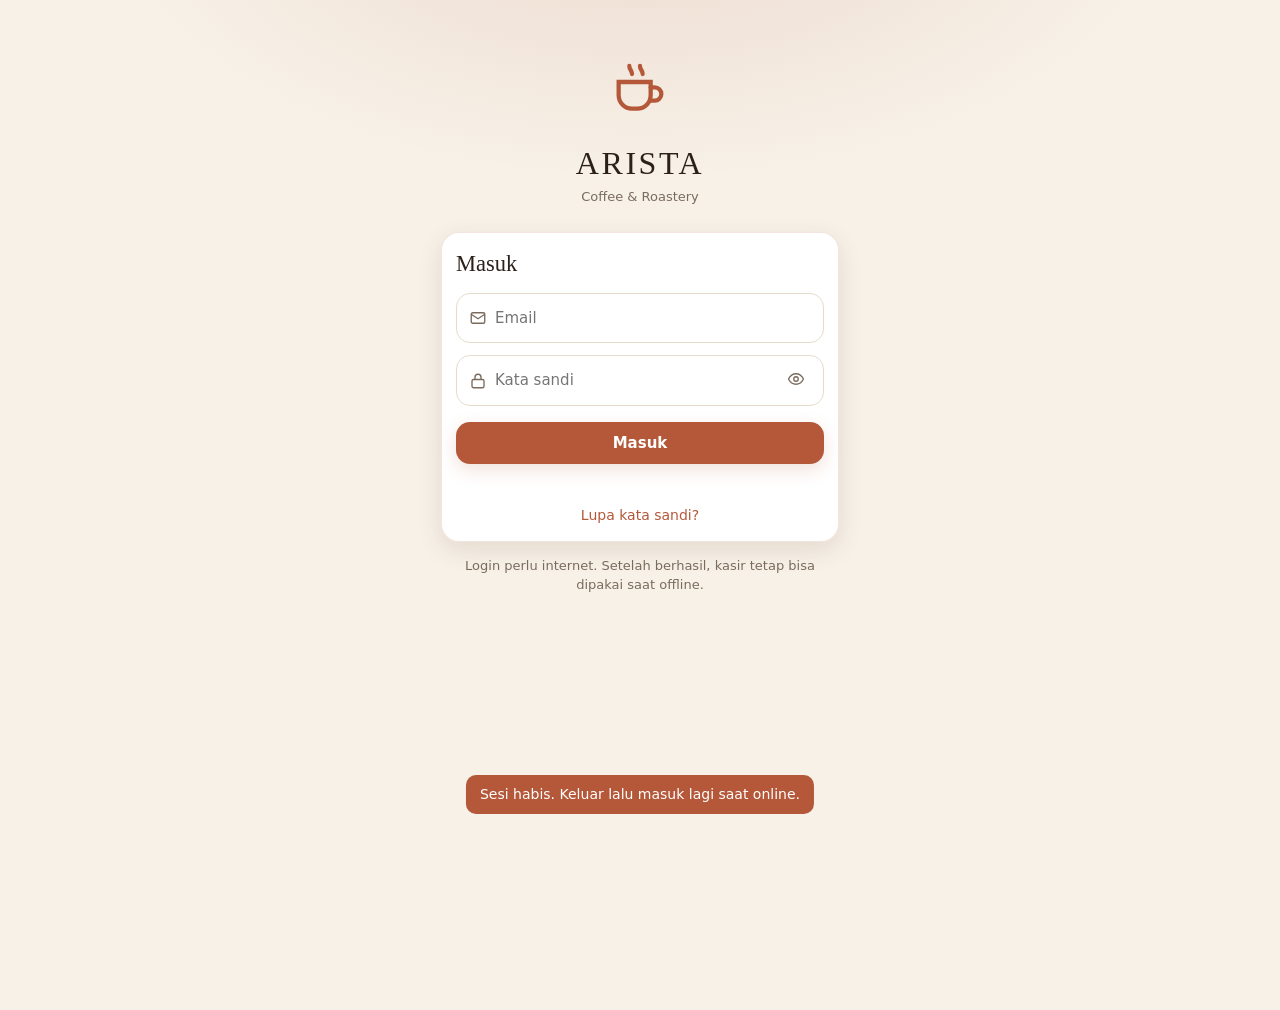
==== commit 5afbe498: "Add files via upload" ====
--- a/index.html
+++ b/index.html
@@ -170,7 +170,7 @@
     belanja=(await r.json()).reduce((n,x)=>n+(Number(x.total)||0),0);
   }catch(err){catatanBelanja="Belanja tidak bisa diambil karena tidak ada koneksi. Unduh lagi saat online agar total bersih lengkap."}
   const bersih=total-qris-belanja;
-  const trRows=[...S.sales].sort((a,b)=>(b.ts||0)-(a.ts||0)).map(x=>`<tr class="${x.batal?"batal":""}"><td>${e2(x.date)}</td><td>${e2(x.time)}</td><td>${e2(x.customer||"Umum")}</td><td>${e2(x.cashier)}</td><td>${e2(x.method)}</td><td class="r">${rp2(x.total)}</td><td>${x.batal?"Dibatalkan":"Aktif"}</td></tr>`).join("");
+  const trRows=[...S.sales].filter(x=>!x.batal).sort((a,b)=>(b.ts||0)-(a.ts||0)).map(x=>`<tr><td>${e2(x.date)}</td><td>${e2(x.time)}</td><td>${e2(x.customer||"Umum")}</td><td>${e2(x.cashier)}</td><td>${e2(x.method)}</td><td class="r">${rp2(x.total)}</td></tr>`).join("");
   const html=`<!doctype html><html lang="id"><head><meta charset="utf-8"><meta name="viewport" content="width=device-width,initial-scale=1"><title>Laporan ARISTA ${today()}</title><style>body{font-family:Arial,Helvetica,sans-serif;color:#2b211a;margin:16px;font-size:14px}h1{font-size:20px;margin:0}h2{font-size:16px;margin:22px 0 8px;border-bottom:2px solid #b5583a;padding-bottom:4px}.info{color:#7a6b5d;margin-top:4px}table{width:100%;border-collapse:collapse;font-size:13px}th{background:#f3e2d8;text-align:left;padding:7px 6px}td{padding:6px;border-bottom:1px solid #e6dccd;vertical-align:top}.r{text-align:right;white-space:nowrap}.batal td{color:#9a8f80;text-decoration:line-through}.hitung{margin-top:12px;border:1px solid #e6dccd;border-radius:12px;overflow:hidden}.hitung div{display:flex;justify-content:space-between;padding:9px 14px;border-bottom:1px solid #e6dccd}.hitung div:last-child{border-bottom:0;background:#f3e2d8;font-weight:700;font-size:16px}.catat{color:#7a6b5d;font-size:12px;margin-top:8px}@media print{body{margin:8mm}}.kasir-banner{display:flex;justify-content:space-between;align-items:center;gap:8px;padding:10px 14px;border-radius:14px;margin:8px 0 12px;font-size:.875rem}
 .kasir-banner.buka{background:#efe6d8;color:#2b211a;border-left:4px solid var(--gold)}
 .kasir-banner.tutup{background:#f3e2d8;color:#8a3b25}
@@ -181,7 +181,7 @@
 <div class="hitung"><div><span>Total penjualan</span><span>${rp2(total)}</span></div><div><span>Dikurangi QRIS</span><span>− ${rp2(qris)}</span></div><div><span>Dikurangi belanja</span><span>− ${rp2(belanja)}</span></div><div><span>Total bersih</span><span>${rp2(bersih)}</span></div></div>
 ${catatanBelanja?`<div class="catat">${e2(catatanBelanja)}</div>`:""}
 ${piutang>0?`<div class="catat">Termasuk piutang ${rp2(piutang)} yang belum dibayar.</div>`:""}
-<h2>Transaksi</h2><table><tr><th>Tanggal</th><th>Jam</th><th>Customer</th><th>Kasir</th><th>Metode</th><th class="r">Total</th><th>Status</th></tr>${trRows||'<tr><td colspan="7">Belum ada transaksi.</td></tr>'}</table>
+<h2>Transaksi</h2><table><tr><th>Tanggal</th><th>Jam</th><th>Customer</th><th>Kasir</th><th>Metode</th><th class="r">Total</th></tr>${trRows||'<tr><td colspan="6">Belum ada transaksi.</td></tr>'}</table>
 </body></html>`;
   const a=document.createElement("a");a.href=URL.createObjectURL(new Blob([html],{type:"text/html;charset=utf-8"}));a.download="arista-laporan-"+today()+".html";document.body.appendChild(a);a.click();a.remove();
   toast("Laporan rapi diunduh. Buka di Chrome atau cetak.");
@@ -365,7 +365,7 @@
   finally{syncing=false;render();if(syncPerlu){syncPerlu=false;syncNow()}}
 }
 function saleRow(s){return `<div class="card row" style="margin-bottom:8px;cursor:pointer;${s.batal?"opacity:.6":""}" onclick="bukaDetail('${s.id}')"><div><strong>${esc(s.customer||"Umum")}</strong><div class="muted">${s.time||""} · ${esc(s.method||"")}${s.batal?' · <span class="batal-chip">dibatalkan</span>':""}</div></div><strong>${rp(s.total)}</strong></div>`}
-function statusBar(){const on=navigator.onLine;return `<div id="status" class="${on?"":"off"}">${on?"Online":"Offline: transaksi tetap aman di perangkat"} · ${S.outbox.length} menunggu sinkron${SUPABASE_URL?"":" · cloud belum dihubungkan"}</div>`}
+function statusBar(){return ""}
 function login_(){return `<div class="auth-logo">${ICON.cup}<h1>ARISTA</h1><div class="muted">Coffee &amp; Roastery</div></div>
 <div class="card" style="margin-top:26px"><h2>Masuk</h2>
 <label class="field">${ICON.mail}<input id="em" type="email" placeholder="Email" autocomplete="username"></label>
@@ -390,6 +390,11 @@
   }catch(e){if(req!==BER_REQ)return;BER=null;BER_NOTE="Tidak bisa memuat dari cloud. Menampilkan data di perangkat ini."}
   render();
 }
+function batalView(){
+  const semua=(LAP||S.sales.filter(s=>inRange(s.date,RANGE))).filter(x=>x.batal);
+  return `<button class="link" onclick="go('${PREV_BATAL||'laporan'}')">← Kembali</button><h2>Transaksi dibatalkan</h2><div class="muted" style="margin:4px 0 12px">Transaksi ini tidak dihitung dalam total.</div>${semua.map(saleRow).join("")||'<div class="muted">Tidak ada transaksi dibatalkan.</div>'}`;
+}
+let PREV_BATAL="laporan";
 function beranda(){
   const semua=BER||todaySales();const t=semua.filter(x=>!x.batal);const omzet=t.reduce((n,s)=>n+s.total,0);
   const quick=[["Kasir","menu"],["Laporan","laporan"],...(S.session.role==="Pemilik"?[["Kelola","kelola"]]:[]),["Profil","profil"]];
@@ -397,7 +402,7 @@
 ${BER_NOTE?`<div class="muted" style="margin-bottom:8px;color:var(--warn)">${BER_NOTE}</div>`:""}
 <div class="grid"><div class="card"><div class="muted">Total hari ini</div><h3>${rp(omzet)}</h3></div><div class="card"><div class="muted">Transaksi</div><h3>${t.length}</h3></div></div>
 ${shiftCard()}<div class="grid" style="margin-top:12px"><button class="btn ghost" style="grid-column:1/-1" onclick="go('tertunda')">ORDERAN${S.pesanan.length?` <span class="badge">${S.pesanan.length}</span>`:""}</button>${quick.map(([l,v])=>`<button class="btn ghost" onclick="go('${v}')">${l}</button>`).join("")}</div>
-<h3 style="margin:18px 0 8px">Transaksi terbaru</h3>${semua.slice(0,3).map(saleRow).join("")||'<div class="muted">Belum ada transaksi.</div>'}`}
+<h3 style="margin:18px 0 8px">Transaksi terbaru</h3>${t.slice(0,3).map(saleRow).join("")||'<div class="muted">Belum ada transaksi.</div>'}${semua.some(x=>x.batal)?`<button class="link" style="margin-top:8px" onclick="PREV_BATAL='beranda';go('batal')">Lihat yang dibatalkan (${semua.filter(x=>x.batal).length})</button>`:""}`}
 let PIUT=null,PIUT_REQ=0,PIUT_CUST=null,PIUT_BAYAR=[],DISKON={tipe:"rp",nilai:0},CUSTOMER="",DETAIL=null,PREV_V="beranda",EDIT_PESANAN=null,LAP_TAB="Penjualan",EXP=null,EXP_REQ=0;
 function menu(){const cats=["Semua",...new Set(S.products.map(p=>p.cat))];const n=CART.reduce((a,x)=>a+x.qty,0);
   const jumlahKat=c=>c==="Semua"?S.products.length:S.products.filter(p=>p.cat===c).length;
@@ -458,8 +463,8 @@
 <div class="grid"><div class="card"><div class="muted">Total omzet</div><h3>${rp(omzet)}</h3></div><div class="card"><div class="muted">Transaksi</div><h3>${list.length}</h3></div></div>
 ${pemilik?piutangCard():""}${pemilik?`<div class="card" style="margin-top:10px"><div class="muted">Margin kotor</div><h3>${margin==null?"–":rp(margin)}</h3><div class="muted">${unknown?"Isi harga modal di Kelola agar margin terhitung.":""}</div></div>`:""}
 ${pemilik&&margin!=null?`<div class="card" style="margin-top:10px"><div class="muted">Laba bersih (margin dikurangi pengeluaran)</div><h3>${rp(margin-totalKeluar)}</h3></div>`:""}
-<div class="row" style="margin:14px 0 6px"><h3>Transaksi</h3>${pemilik?`<button class="link" onclick="eksporCsv('penjualan')">Ekspor CSV</button>`:""}</div>
-${semua.slice(0,20).map(saleRow).join("")||'<div class="muted">Belum ada transaksi pada periode ini.</div>'}`;
+<div class="row" style="margin:14px 0 6px"><h3>Transaksi</h3>${pemilik?`<div style="display:flex;gap:16px"><button class="link" onclick="eksporCsv('penjualan')">Ekspor CSV</button><button class="link" onclick="eksporHtml()">Ekspor HTML</button></div>`:""}</div>
+${list.slice(0,20).map(saleRow).join("")||'<div class="muted">Belum ada transaksi pada periode ini.</div>'}${semua.some(x=>x.batal)?`<button class="link" style="margin-top:8px" onclick="PREV_BATAL='laporan';go('batal')">Lihat yang dibatalkan (${semua.filter(x=>x.batal).length})</button>`:""}`;
 }
 async function muatPiutang(){
   const req=++PIUT_REQ;
@@ -592,6 +597,26 @@
     save();toast("Transaksi dibatalkan. Stok dikembalikan.");render();
   }catch(e){toast("Gagal membatalkan transaksi. Coba lagi saat online.")}
 }
+async function eksporHtml(){
+  const e2=v=>esc(v==null?"":String(v));
+  const rp2=v=>"Rp "+Math.round(Number(v)||0).toLocaleString("id-ID");
+  const semua=LAP||S.sales.filter(s=>inRange(s.date,RANGE));
+  const list=semua.filter(s=>!s.batal);
+  const total=list.reduce((n,x)=>n+(Number(x.total)||0),0);
+  const qris=list.filter(x=>x.method==="QRIS").reduce((n,x)=>n+(Number(x.total)||0),0);
+  const belanja=(EXP||[]).reduce((n,x)=>n+(Number(x.total)||0),0);
+  const bersih=total-qris-belanja;
+  const [dari,sampai]=rentangTanggal(RANGE);
+  const trRows=[...list].sort((a,b)=>(b.ts||0)-(a.ts||0)).map(x=>`<tr><td>${e2(x.date)}</td><td>${e2(x.time)}</td><td>${e2(x.customer||"Umum")}</td><td>${e2(x.cashier)}</td><td>${e2(x.method)}</td><td class="r">${rp2(x.total)}</td></tr>`).join("");
+  const html=`<!doctype html><html lang="id"><head><meta charset="utf-8"><meta name="viewport" content="width=device-width,initial-scale=1"><title>Laporan ARISTA ${e2(RANGE)} ${e2(sampai)}</title><style>body{font-family:Arial,Helvetica,sans-serif;color:#2b211a;margin:16px;font-size:14px}h1{font-size:20px;margin:0}h2{font-size:16px;margin:22px 0 8px;border-bottom:2px solid #b5583a;padding-bottom:4px}.info{color:#7a6b5d;margin-top:4px}table{width:100%;border-collapse:collapse;font-size:13px}th{background:#f3e2d8;text-align:left;padding:7px 6px}td{padding:6px;border-bottom:1px solid #e6dccd;vertical-align:top}.r{text-align:right;white-space:nowrap}.hitung{margin-top:12px;border:1px solid #e6dccd;border-radius:12px;overflow:hidden}.hitung div{display:flex;justify-content:space-between;padding:9px 14px;border-bottom:1px solid #e6dccd}.hitung div:last-child{border-bottom:0;background:#f3e2d8;font-weight:700;font-size:16px}@media print{body{margin:8mm}}</style></head><body>
+<h1>ARISTA Coffee · Laporan ${e2(RANGE)}</h1><div class="info">Periode ${e2(dari)} sampai ${e2(sampai)} · Dibuat ${new Date().toLocaleString("id-ID")}</div>
+<h2>Ringkasan</h2>
+<div class="hitung"><div><span>Total penjualan</span><span>${rp2(total)}</span></div><div><span>Dikurangi QRIS</span><span>− ${rp2(qris)}</span></div><div><span>Dikurangi belanja</span><span>− ${rp2(belanja)}</span></div><div><span>Total bersih</span><span>${rp2(bersih)}</span></div></div>
+<h2>Transaksi</h2><table><tr><th>Tanggal</th><th>Jam</th><th>Customer</th><th>Kasir</th><th>Metode</th><th class="r">Total</th></tr>${trRows||'<tr><td colspan="6">Belum ada transaksi pada periode ini.</td></tr>'}</table>
+</body></html>`;
+  const a=document.createElement("a");a.href=URL.createObjectURL(new Blob([html],{type:"text/html;charset=utf-8"}));a.download="arista-laporan-"+RANGE.toLowerCase()+"-"+today()+".html";document.body.appendChild(a);a.click();a.remove();
+  toast("Ekspor HTML diunduh. Buka di Chrome atau cetak.");
+}
 function eksporCsv(jenis){
   const kutip=v=>{const t=String(v==null?"":v);return /[";\n]/.test(t)?'"'+t.replace(/"/g,'""')+'"':t};
   let baris,nama;
@@ -673,7 +698,7 @@
 function profil(){return `<h2>Profil</h2><div class="card" style="margin:12px 0"><strong>${S.session.name}</strong><div class="muted">${S.session.role}</div></div>
 <div class="card"><div class="row"><span>Status</span><span>${navigator.onLine?"Online":"Offline"}</span></div><div class="row" style="margin-top:6px"><span>Menunggu sinkron</span><span>${S.outbox.length}</span></div><div class="muted" style="margin-top:8px">${SUPABASE_URL?"Terhubung ke cloud.":"Cloud belum dihubungkan. Data tersimpan di perangkat ini."}</div></div>
 <button class="btn ghost" style="margin-top:14px" onclick="keluar()">Keluar dari akun</button>`}
-const VIEWS={login:login_,lupa:lupa_,pulih:pulih_,detail:detailView,tertunda:tertundaView,shift:shiftView,shiftDetail:shiftDetailView,beranda,menu,kasir,bayar,struk,laporan,kelola,profil};
+const VIEWS={login:login_,lupa:lupa_,pulih:pulih_,detail:detailView,tertunda:tertundaView,shift:shiftView,shiftDetail:shiftDetailView,batal:batalView,beranda,menu,kasir,bayar,struk,laporan,kelola,profil};
 function navHtml(){const items=S.session.role==="Pemilik"?[["beranda","Beranda","home"],["menu","Kasir","cart"],["laporan","Laporan","chart"],["kelola","Kelola","gear"],["profil","Profil","user"]]:[["beranda","Beranda","home"],["menu","Kasir","cart"],["laporan","Laporan","chart"],["profil","Profil","user"]];
   const active=v=>V===v||(v==="menu"&&["kasir","bayar","struk"].includes(V));
   return items.map(([v,l,ic])=>`<button class="${active(v)?"on":""}" onclick="go('${v}')">${ICON[ic]}<span>${l}</span></button>`).join("")}
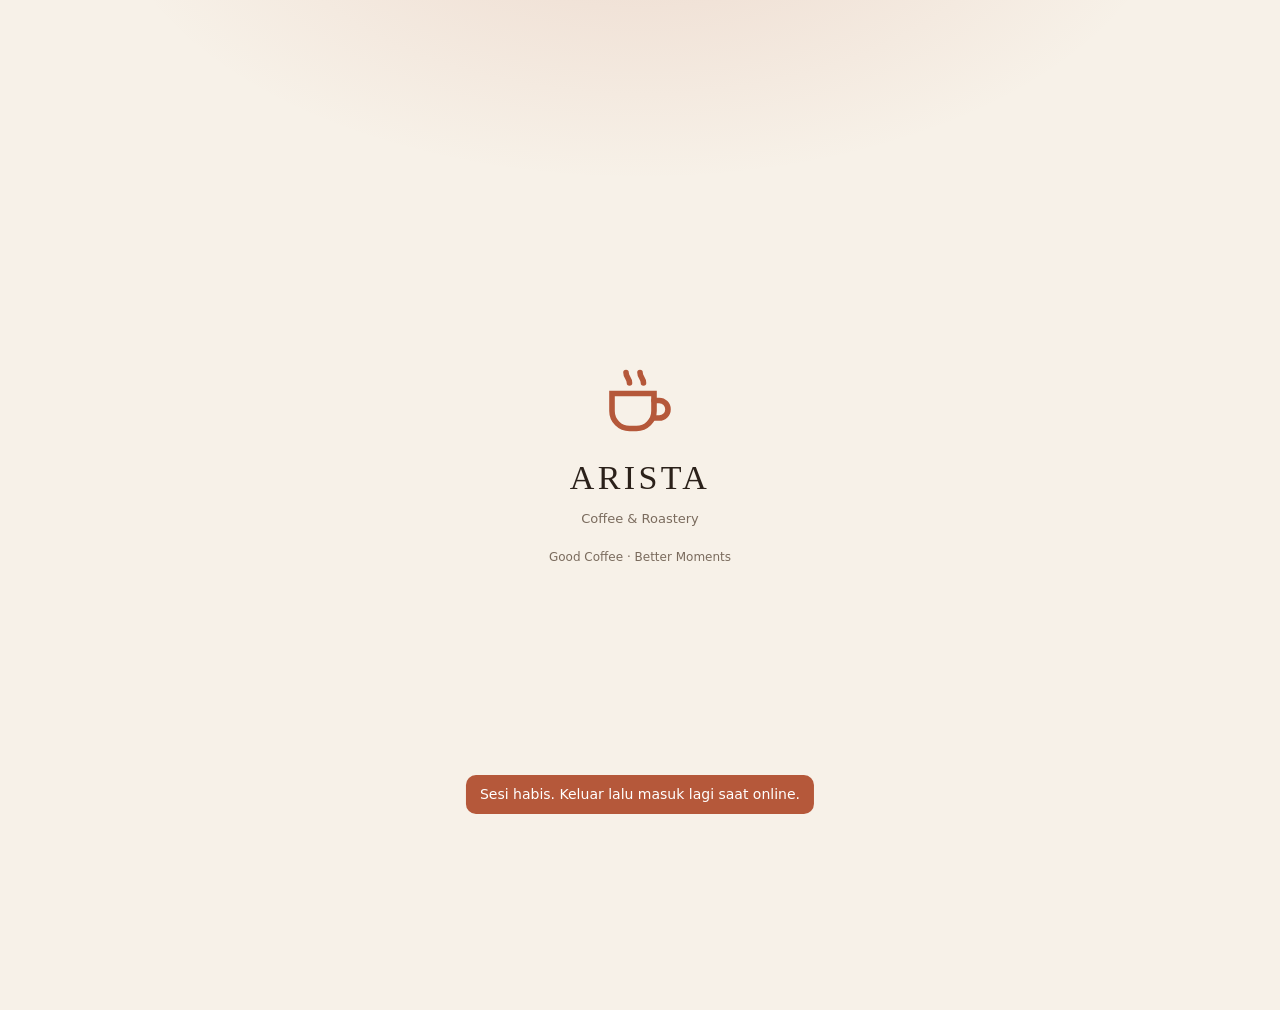
==== commit 84eb8928: "Add files via upload" ====
--- a/index.html
+++ b/index.html
@@ -258,14 +258,14 @@
   return a.access_token;
 }
 async function keluar(){if(!await tanyaSheet("Keluar dari akun","Kamu perlu masuk lagi untuk memakai aplikasi.",{ya:"Keluar",bahaya:true}))return;S.session=null;CART=[];save();go("login")}
-function addCart(id){if(!S.shift){toast("Buka kasir dulu untuk mulai menjual");return}const p=S.products.find(x=>x.id===id);const inCart=CART.find(x=>x.id===id);const q=inCart?inCart.qty:0;if(q>=stokTersedia(p)){toast("Stok "+p.name+" habis");return}if(inCart)inCart.qty++;else CART.push({id:p.id,name:p.name,price:p.price,cost:p.cost,qty:1});toast(p.name+" ditambahkan");render()}
-function chg(i,d){const x=CART[i];const p=S.products.find(y=>y.id===x.id);if(d>0&&x.qty>=stokTersedia(p)){toast("Stok tidak cukup");return}x.qty+=d;if(x.qty<=0)CART.splice(i,1);render()}
+function addCart(id){if(!S.shift){toast("Buka kasir dulu untuk mulai menjual");return}const p=S.products.find(x=>x.id===id);const inCart=CART.find(x=>x.id===id);const q=inCart?inCart.qty:0;if(inCart)inCart.qty++;else CART.push({id:p.id,name:p.name,price:p.price,cost:p.cost,qty:1});toast(p.name+" ditambahkan");render()}
+function chg(i,d){const x=CART[i];const p=S.products.find(y=>y.id===x.id);x.qty+=d;if(x.qty<=0)CART.splice(i,1);render()}
 function kembali(){const paid=Number($("paid").value)||0;$("kembali").textContent=rp(Math.max(0,paid-sumCart()))}
 function bayarProses(){if(!S.shift){toast("Buka kasir dulu untuk menerima pembayaran");return}
   const sub=sumCart(),diskon=hitungDiskon(sub),tot=sub-diskon;if(!CART.length)return;
   const paid=PAY==="Piutang"?0:(PAY==="Tunai"?(Number($("paid").value)||0):tot);
   if(PAY==="Piutang"){if(!(CUSTOMER||"").trim())return toast("Isi nama customer untuk piutang")}else if(paid<tot){toast("Uang diterima belum mencukupi");return}
-  for(const x of CART){const p=S.products.find(y=>y.id===x.id);if(stokTersedia(p)<x.qty){toast("Stok "+x.name+" tidak cukup");return}}
+  
   const sale={id:newId(),date:today(),time:new Date().toLocaleTimeString("id-ID",{hour:"2-digit",minute:"2-digit"}),items:CART.map(x=>({...x})),subtotal:sub,diskon,total:tot,method:PAY,paid,change:Math.max(0,paid-tot),cashier:S.session.name,customer:(CUSTOMER||"").trim()||"Umum",ts:Date.now()};
   S.sales.unshift(sale);S.outbox.push(sale);if(EDIT_PESANAN){S.pesanan=S.pesanan.filter(x=>x.id!==EDIT_PESANAN);EDIT_PESANAN=null}CART=[];CUSTOMER="";DISKON={tipe:"rp",nilai:0};save();LAST=sale;go("struk");toast("Transaksi tersimpan di perangkat");syncNow();
 }
@@ -304,7 +304,7 @@
 ${s.batal?`<div class="card" style="border-color:var(--warn);margin-top:12px"><strong style="color:var(--warn)">DIBATALKAN</strong><div class="muted">${esc(s.alasan_batal||"")}</div></div>`:""}<button class="btn ghost" style="margin-top:14px" onclick="lihatStrukDetail()">Lihat struk</button>${S.session.role==="Pemilik"&&!s.batal?`<button class="btn ghost" style="margin-top:8px;border-color:var(--warn);color:var(--warn)" onclick="batalkanTransaksi()">Batalkan transaksi</button>`:""}`;
 }
 function tambahMenu(){
-  const nm=$("nm").value.trim(),pr=Number($("pr").value),cs=$("cs").value,sk=Number($("sk").value)||0,ct=$("ct").value.trim()||"Lainnya";
+  const nm=$("nm").value.trim(),pr=Number($("pr").value),cs=$("cs").value,sk=0||0,ct=$("ct").value.trim()||"Lainnya";
   if(!nm){toast("Nama menu wajib diisi");return}
   if(!(pr>0)){toast("Harga harus lebih dari 0");return}
   const cost=cs===""?null:Number(cs);
@@ -407,7 +407,7 @@
 function menu(){const cats=["Semua",...new Set(S.products.map(p=>p.cat))];const n=CART.reduce((a,x)=>a+x.qty,0);
   const jumlahKat=c=>c==="Semua"?S.products.length:S.products.filter(p=>p.cat===c).length;
   return `<h2>Menu</h2>${bannerKasir()}<div class="chips">${cats.map(c=>`<button class="chip ${c===CAT?"on":""}" onclick="CAT='${c}';render()">${c} <span class="chip-n">${jumlahKat(c)}</span></button>`).join("")}</div>
-${S.pesanan.length?`<button class="btn ghost" style="margin-bottom:10px" onclick="go('tertunda')">ORDERAN (${S.pesanan.length})</button>`:""}<div class="grid menu-grid">${S.products.filter(p=>CAT==="Semua"||p.cat===CAT).map(p=>`<div class="card menu-kartu"><strong class="menu-nama">${p.name}</strong><div class="muted menu-harga">${rp(p.price)} · stok ${stokTersedia(p)}</div>${kasirBuka()?`<button class="btn sm menu-tambah" onclick="addCart('${p.id}')">+ Tambah</button>`:`<div class="muted menu-kunci">Kasir belum dibuka</div>`}</div>`).join("")}</div>
+${S.pesanan.length?`<button class="btn ghost" style="margin-bottom:10px" onclick="go('tertunda')">ORDERAN (${S.pesanan.length})</button>`:""}<div class="grid menu-grid">${S.products.filter(p=>CAT==="Semua"||p.cat===CAT).map(p=>`<div class="card menu-kartu"><strong class="menu-nama">${p.name}</strong><div class="muted menu-harga">${rp(p.price)}</div>${kasirBuka()?`<button class="btn sm menu-tambah" onclick="addCart('${p.id}')">+ Tambah</button>`:`<div class="muted menu-kunci">Kasir belum dibuka</div>`}</div>`).join("")}</div>
 <div class="cartbar-wrap"><button class="cartbar" onclick="go('kasir')"><span>Lihat keranjang (${n})</span><b>${rp(sumCart())}</b></button></div>`}
 function kasir(){const tot=sumCart();
   return `<h2>Keranjang</h2>${bannerKasir()}<input id="cust" placeholder="Nama customer (kosong = Umum)" value="${esc(CUSTOMER)}" oninput="CUSTOMER=this.value" style="margin:8px 0 12px">${CART.length?CART.map((x,i)=>`<div class="card row" style="margin:8px 0"><div><strong>${x.name}</strong><div class="muted">${rp(x.price)}</div></div><div class="row"><button class="btn sm ghost" onclick="chg(${i},-1)">−</button><span>${x.qty}</span><button class="btn sm ghost" onclick="chg(${i},1)">+</button></div></div>`).join("")+`<div class="row" style="margin:14px 0"><span>Total</span><h3>${rp(tot)}</h3></div><button class="btn" onclick="go('bayar')">Bayar</button><button class="btn ghost" style="margin-top:8px" onclick="simpanPesanan()">${EDIT_PESANAN?"Simpan perubahan pesanan":"Simpan ke ORDERAN"}</button>`:'<div class="muted">Keranjang kosong.</div><button class="btn ghost" style="margin-top:12px" onclick="go(\'menu\')">Pilih menu</button>'}`}
@@ -682,8 +682,8 @@
 function stokTersedia(p){const kirim=S.outbox.reduce((n,s)=>n+(s.items||[]).filter(i=>i.id===p.id).reduce((m,i)=>m+(Number(i.qty)||0),0),0);return Math.max(0,(Number(p.stock)||0)-kirim)}
 let KELOLA_TAB="Menu";
 function setTabKelola(t){KELOLA_TAB=t;render()}
-function tambahCard(){return `<div class="card" style="margin:12px 0"><h3 style="margin-bottom:8px">Tambah menu</h3><input id="nm" placeholder="Nama menu"><div class="grid" style="margin-top:8px"><input id="ct" placeholder="Kategori: Kopi / Non Kopi / Makanan"><input id="pr" type="number" placeholder="Harga"></div><div class="grid" style="margin-top:8px"><input id="cs" type="number" placeholder="Harga modal (opsional)"><input id="sk" type="number" placeholder="Stok"></div><button class="btn" style="margin-top:10px" onclick="tambahMenu()">Simpan menu</button></div>`}
-function tabMenu(){return editCard()+tambahCard()+S.products.map(p=>`<div class="card row" style="margin-bottom:8px"><div><strong>${esc(p.name)}</strong><div class="muted">${esc(p.cat)} · ${rp(p.price)} · stok ${stokTersedia(p)}</div></div><div class="row" style="gap:6px"><button class="btn sm ghost" onclick="bukaEdit('${p.id}')">Edit</button><button class="btn sm ghost" onclick="hapusMenu('${p.id}')">Hapus</button></div></div>`).join("")}
+function tambahCard(){return `<div class="card" style="margin:12px 0"><h3 style="margin-bottom:8px">Tambah menu</h3><input id="nm" placeholder="Nama menu"><div class="grid" style="margin-top:8px"><input id="ct" placeholder="Kategori: Kopi / Non Kopi / Makanan"><input id="pr" type="number" placeholder="Harga"></div><div class="grid" style="margin-top:8px"><input id="cs" type="number" placeholder="Harga modal (opsional)"></div><button class="btn" style="margin-top:10px" onclick="tambahMenu()">Simpan menu</button></div>`}
+function tabMenu(){return editCard()+tambahCard()+S.products.map(p=>`<div class="card row" style="margin-bottom:8px"><div><strong>${esc(p.name)}</strong><div class="muted">${esc(p.cat)} · ${rp(p.price)}</div></div><div class="row" style="gap:6px"><button class="btn sm ghost" onclick="bukaEdit('${p.id}')">Edit</button><button class="btn sm ghost" onclick="hapusMenu('${p.id}')">Hapus</button></div></div>`).join("")}
 function tabKategori(){const cats={};S.products.forEach(p=>{cats[p.cat]=(cats[p.cat]||0)+1});const rows=Object.keys(cats).sort().map(c=>`<div class="card row" style="margin-bottom:8px"><strong>${esc(c)}</strong><span class="pill">${cats[c]} menu</span></div>`).join("");return (rows||'<div class="muted">Belum ada kategori.</div>')+'<div class="muted" style="margin-top:10px">Kategori diatur lewat kolom Kategori saat menambah atau mengedit menu.</div>'}
 function bukaEditDariTab(id){KELOLA_TAB="Menu";bukaEdit(id)}
 function tabHarga(){return S.products.map(p=>{const m=p.cost==null||!(p.price>0)?"–":Math.round((p.price-p.cost)/p.price*100)+"%";return `<div class="card row" style="margin-bottom:8px"><div><strong>${esc(p.name)}</strong><div class="muted">Harga ${rp(p.price)} · Modal ${p.cost==null?"belum diisi":rp(p.cost)} · Margin ${m}</div></div><button class="btn sm ghost" onclick="bukaEditDariTab('${p.id}')">Ubah</button></div>`}).join("")||'<div class="muted">Belum ada menu.</div>'}
@@ -691,8 +691,8 @@
 function tabStok(){return '<div class="muted" style="margin-bottom:10px">Stok disimpan di cloud dan berkurang otomatis setiap ada penjualan.</div>'+S.products.map(p=>`<div class="card row" style="margin-bottom:8px"><div><strong>${esc(p.name)}</strong><div class="muted">Stok: ${stokTersedia(p)}</div></div><div class="row" style="gap:6px"><button class="btn sm ghost" onclick="ubahStok('${p.id}',-1)">−</button><button class="btn sm ghost" onclick="ubahStok('${p.id}',1)">+</button></div></div>`).join("")||'<div class="muted">Belum ada menu.</div>'}
 function kelola(){
   if(S.session.role!=="Pemilik")return '<div class="muted">Halaman ini hanya untuk Pemilik.</div>';
-  const isi={Menu:tabMenu,Kategori:tabKategori,Harga:tabHarga,Stok:tabStok}[KELOLA_TAB]||tabMenu;
-  const tabs=["Menu","Kategori","Harga","Stok"].map(t=>`<button class="tab ${t===KELOLA_TAB?"on":""}" onclick="setTabKelola('${t}')">${t}</button>`).join("");
+  const isi={Menu:tabMenu,Kategori:tabKategori,Harga:tabHarga}[KELOLA_TAB]||tabMenu;
+  const tabs=["Menu","Kategori","Harga"].map(t=>`<button class="tab ${t===KELOLA_TAB?"on":""}" onclick="setTabKelola('${t}')">${t}</button>`).join("");
   return `<h2>Kelola menu</h2>${backupCard()}${penggunaCard()}<div class="tabs" style="margin:12px 0">${tabs}</div>${isi()}`;
 }
 function profil(){return `<h2>Profil</h2><div class="card" style="margin:12px 0"><strong>${S.session.name}</strong><div class="muted">${S.session.role}</div></div>
